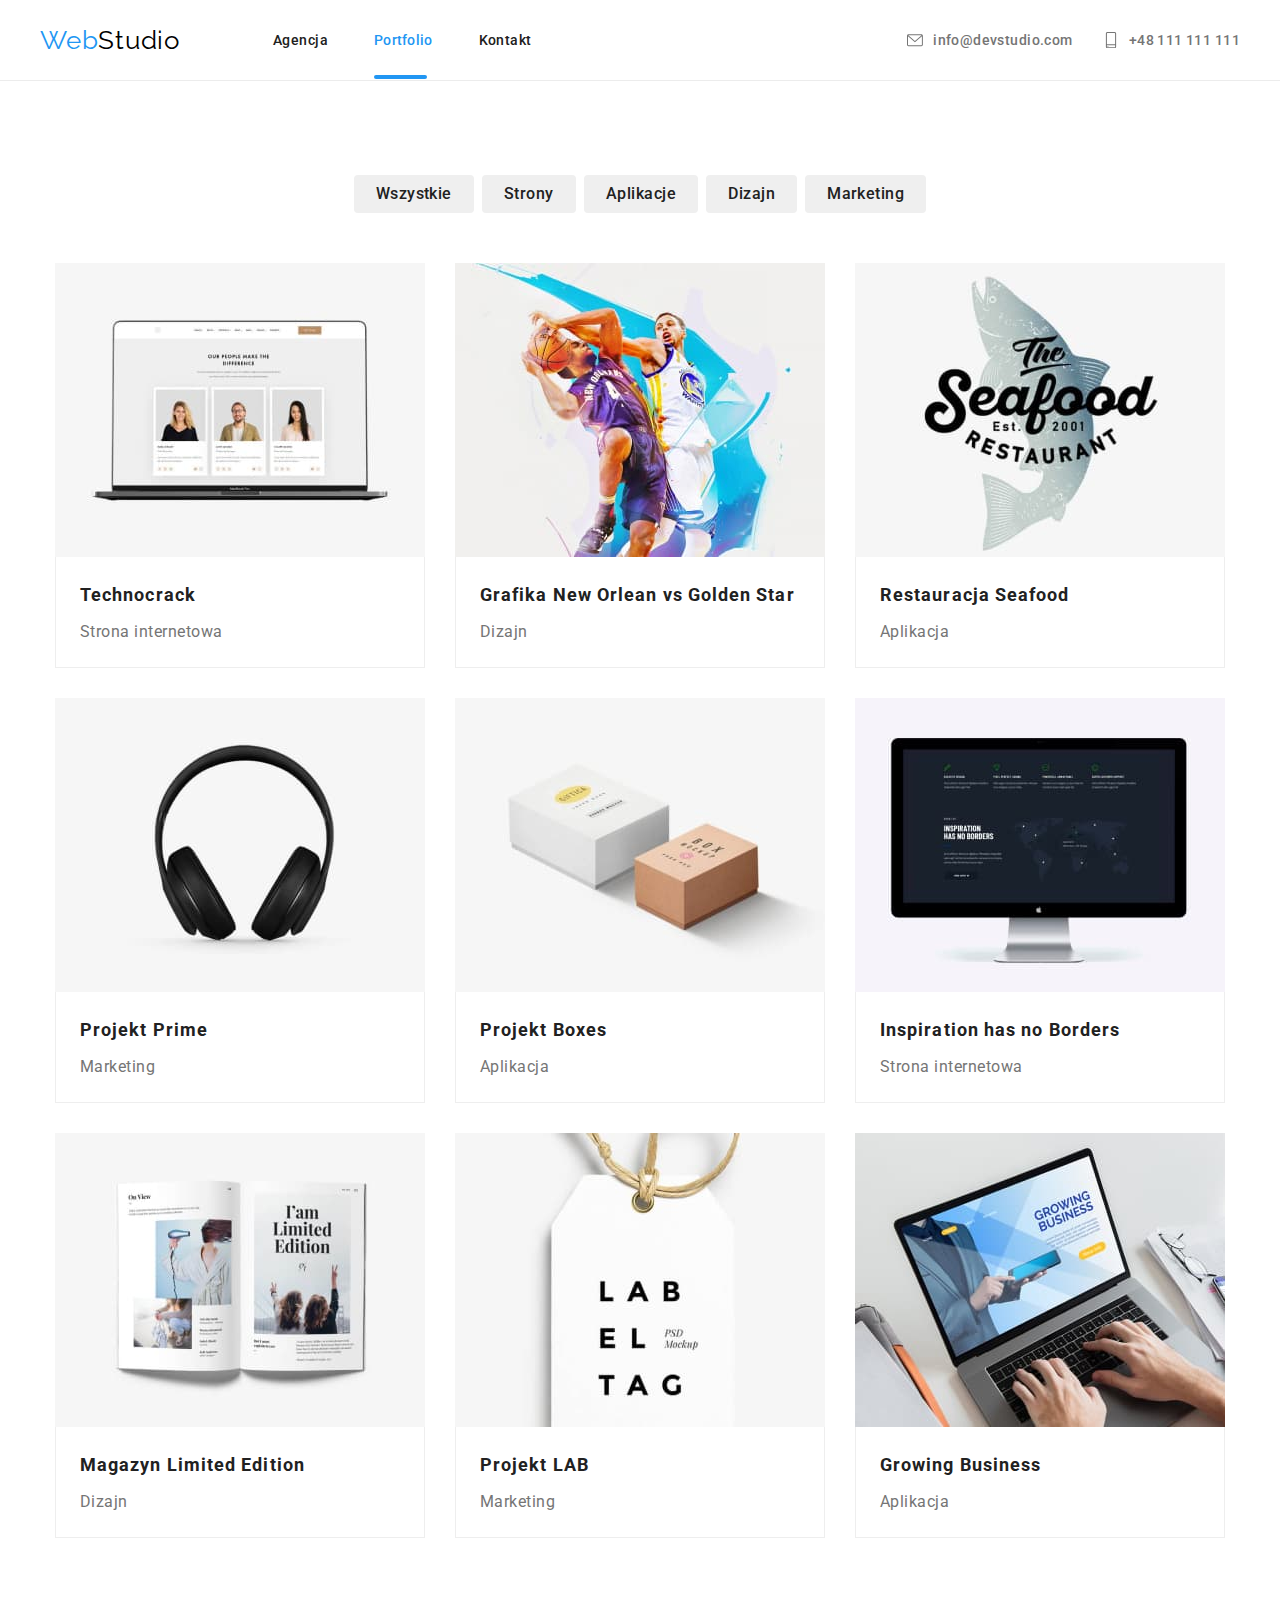
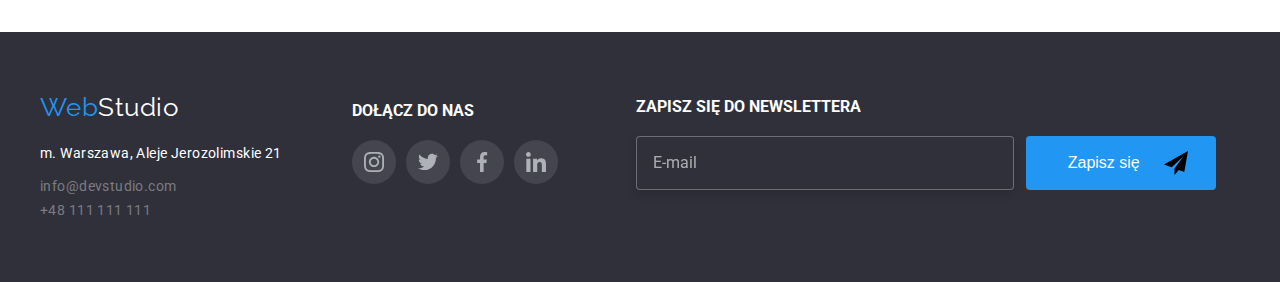
==== portfolio.html @ c921926d "Initial commit" ====
<!DOCTYPE html>
<html lang="en">
  <head>
    <meta charset="UTF-8" />
    <meta http-equiv="X-UA-Compatible" content="IE=edge" />
    <meta name="viewport" content="width=device-width, initial-scale=1.0" />
    <title>portfolio</title>
    <link
      rel="stylesheet"
      href="https://cdnjs.cloudflare.com/ajax/libs/modern-normalize/1.1.0/modern-normalize.min.css"
      integrity="sha512-wpPYUAdjBVSE4KJnH1VR1HeZfpl1ub8YT/NKx4PuQ5NmX2tKuGu6U/JRp5y+Y8XG2tV+wKQpNHVUX03MfMFn9Q=="
      crossorigin="anonymous"
      referrerpolicy="no-referrer"
    />
    <link rel="preconnect" href="https://fonts.googleapis.com" />
    <link rel="preconnect" href="https://fonts.gstatic.com" crossorigin />
    <link
      href="https://fonts.googleapis.com/css2?family=Raleway:wght@700&family=Roboto:wght@400;500;700;900&display=swap"
      rel="stylesheet"
    />
    <link rel="stylesheet" href="./css/styles.css" />
  </head>
  <body>
    <header class="page-header">
      <div class="headline container">
        <div class="logo">
          <a class="link-logo" href="./index.html">
            <span class="web">Web</span
            ><span class="studio-header">Studio</span></a
          >
        </div>
        <nav class="menu-nav">
          <ul class="header-nav">
            <li class="item">
              <a class="agency" href="./index.html">Agencja</a>
            </li>
            <li class="item">
              <a class="portfolio-active" href="portfolio">Portfolio</a>
            </li>
            <li class="item">
              <a class="contact" href="kontakt">Kontakt</a>
            </li>
          </ul>
        </nav>
        <div class="contacts">
          <ul class="contact-details">
            <li class="contact-header__mail">
              <svg class="contact-icon" width="16" height="12">
                <use href="./images/icons.svg#icon-envelope"></use>
              </svg>
              <a class="mail" href="mailto:info@devstudio.com"
                >info@devstudio.com</a
              >
            </li>
            <li class="contact-header__phone">
              <svg class="contact-icon" width="16" height="12">
                <use href="./images/icons.svg#icon-smartphone"></use>
              </svg>
              <a class="phone" href="tel:+48111111111">+48 111 111 111</a>
            </li>
          </ul>
        </div>
      </div>
    </header>

    <main>
      <section class="main-buttons">
        <div class="container">
          <ul class="buttons-list">
            <li><button class="switch" type="button">Wszystkie</button></li>

            <li><button class="switch" type="button">Strony</button></li>

            <li><button class="switch" type="button">Aplikacje</button></li>

            <li><button class="switch" type="button">Dizajn</button></li>

            <li><button class="switch" type="button">Marketing</button></li>
          </ul>
        </div>
      </section>

      <section class="cards">
        <div class="container">
          <ul class="cards-set">
            <li class="card-range">
              <div class="card-portfolio-overlay">
                <p class="card-portfolio-text">
                  Technocrack jest popularną platformą wykorzystywaną do
                  rozpowszechniania koronawirusa. Firmy wykorzystują tę
                  platformę do celów szpiegowskich i ataków na niezabezpieczone
                  serwery konkurencji
                </p>
              </div>
              <img
                class="card-image"
                src="images/portfolio-technocrack.jpg"
                width="370"
                height="294"
                alt="otwarty laptop z wyświetlonymi na ekranie ludźmi"
              />
              <div class="card-item">
                <h4 class="project-title">Technocrack</h4>
                <p class="project-name">Strona internetowa</p>
              </div>
            </li>

            <li class="card-range">
              <div class="card-portfolio-overlay">
                <p class="card-portfolio-text">
                  Technocrack jest popularną platformą wykorzystywaną do
                  rozpowszechniania koronawirusa. Firmy wykorzystują tę
                  platformę do celów szpiegowskich i ataków na niezabezpieczone
                  serwery konkurencji
                </p>
              </div>
              <img
                class="card-image"
                src="images/portfolio-new-orlean-basketball.jpg"
                width="370"
                height="294"
                alt="dwóch koszykarzy podczas wyskoku do piłki"
              />
              <div class="card-item">
                <h4 class="project-title">Grafika New Orlean vs Golden Star</h4>
                <p class="project-name">Dizajn</p>
              </div>
            </li>

            <li class="card-range">
              <div class="card-portfolio-overlay">
                <p class="card-portfolio-text">
                  Technocrack jest popularną platformą wykorzystywaną do
                  rozpowszechniania koronawirusa. Firmy wykorzystują tę
                  platformę do celów szpiegowskich i ataków na niezabezpieczone
                  serwery konkurencji
                </p>
              </div>
              <img
                class="card-image"
                src="images/portfolio-seafood-restaurant.jpg"
                width="370"
                height="294"
                alt="reklama restauracji na tle ryby"
              />
              <div class="card-item">
                <h4 class="project-title">Restauracja Seafood</h4>
                <p class="project-name">Aplikacja</p>
              </div>
            </li>

            <li class="card-range">
              <div class="card-portfolio-overlay">
                <p class="card-portfolio-text">
                  Technocrack jest popularną platformą wykorzystywaną do
                  rozpowszechniania koronawirusa. Firmy wykorzystują tę
                  platformę do celów szpiegowskich i ataków na niezabezpieczone
                  serwery konkurencji
                </p>
              </div>
              <img
                class="card-image"
                src="images/portfolio-headphones.jpg"
                width="370"
                height="294"
                alt="czarne słuchawki na białym tle"
              />
              <div class="card-item">
                <h4 class="project-title">Projekt Prime</h4>
                <p class="project-name">Marketing</p>
              </div>
            </li>

            <li class="card-range">
              <div class="card-portfolio-overlay">
                <p class="card-portfolio-text">
                  Technocrack jest popularną platformą wykorzystywaną do
                  rozpowszechniania koronawirusa. Firmy wykorzystują tę
                  platformę do celów szpiegowskich i ataków na niezabezpieczone
                  serwery konkurencji
                </p>
              </div>
              <img
                class="card-image"
                src="images/portfolio-two-boxes.jpg"
                width="370"
                height="294"
                alt="dwa kartoniki z napisami na białym tle"
              />
              <div class="card-item">
                <h4 class="project-title">Projekt Boxes</h4>
                <p class="project-name">Aplikacja</p>
              </div>
            </li>

            <li class="card-range">
              <div class="card-portfolio-overlay">
                <p class="card-portfolio-text">
                  Technocrack jest popularną platformą wykorzystywaną do
                  rozpowszechniania koronawirusa. Firmy wykorzystują tę
                  platformę do celów szpiegowskich i ataków na niezabezpieczone
                  serwery konkurencji
                </p>
              </div>
              <img
                class="card-image"
                src="images/portfolio-monitor-inspiration.jpg"
                width="370"
                height="294"
                alt="monitor z wyświetloną stroną internetową"
              />
              <div class="card-item">
                <h4 class="project-title">Inspiration has no Borders</h4>
                <p class="project-name">Strona internetowa</p>
              </div>
            </li>

            <li class="card-range">
              <div class="card-portfolio-overlay">
                <p class="card-portfolio-text">
                  Technocrack jest popularną platformą wykorzystywaną do
                  rozpowszechniania koronawirusa. Firmy wykorzystują tę
                  platformę do celów szpiegowskich i ataków na niezabezpieczone
                  serwery konkurencji
                </p>
              </div>
              <img
                class="card-image"
                src="images/portfolio-magazine-limited-edition.jpg"
                width="370"
                height="294"
                alt="otwarte czasopismo z treścią i obrazkami"
              />
              <div class="card-item">
                <h4 class="project-title">Magazyn Limited Edition</h4>
                <p class="project-name">Dizajn</p>
              </div>
            </li>

            <li class="card-range">
              <div class="card-portfolio-overlay">
                <p class="card-portfolio-text">
                  Technocrack jest popularną platformą wykorzystywaną do
                  rozpowszechniania koronawirusa. Firmy wykorzystują tę
                  platformę do celów szpiegowskich i ataków na niezabezpieczone
                  serwery konkurencji
                </p>
              </div>
              <img
                class="card-image"
                src="images/portfolio-lab-el-tag.jpg"
                width="370"
                height="294"
                alt="biała zawieszka z czarnymi napisami"
              />
              <div class="card-item">
                <h4 class="project-title">Projekt LAB</h4>
                <p class="project-name">Marketing</p>
              </div>
            </li>

            <li class="card-range">
              <div class="card-portfolio-overlay">
                <p class="card-portfolio-text">
                  Technocrack jest popularną platformą wykorzystywaną do
                  rozpowszechniania koronawirusa. Firmy wykorzystują tę
                  platformę do celów szpiegowskich i ataków na niezabezpieczone
                  serwery konkurencji
                </p>
              </div>
              <img
                class="card-image"
                src="images/portfolio-growing-business.jpg"
                width="370"
                height="294"
                alt="dłonie ułożone na klawiaturze laptopa z wyświetloną stroną internetową"
              />
              <div class="card-item">
                <h4 class="project-title">Growing Business</h4>
                <p class="project-name">Aplikacja</p>
              </div>
            </li>
          </ul>
        </div>
      </section>
    </main>

    <footer>
      <div class="footer-block">
        <div class="footer-contact container">
          <div class="footer-info">
            <a class="link-logo" href="index.html">
              <span class="web">Web</span
              ><span class="studio-footer">Studio</span>
            </a>
            <address>
              <p class="address-street">m. Warszawa, Aleje Jerozolimskie 21</p>
              <ul class="address-footer">
                <li>
                  <a class="address-mail" href="mailto:info@devstudio.com"
                    >info@devstudio.com</a
                  >
                </li>
                <li>
                  <a class="address-phone" href="tel:+48111111111"
                    >+48 111 111 111</a
                  >
                </li>
              </ul>
            </address>
          </div>
          <div class="footer-media">
            <h4 class="footer-media__title">dołącz do nas</h4>
            <ul class="footer-icons">
              <li class="footer-icon">
                <a class="footer-icon__link" href="#" target="_blank">
                  <svg class="footer-icon__item" width="20" height="20">
                    <use href="./images/icons.svg#icon-instagram"></use>
                  </svg>
                </a>
              </li>
              <li class="footer-icon">
                <a class="footer-icon__link" href="#" target="_blank">
                  <svg class="footer-icon__item" width="20" height="20">
                    <use href="./images/icons.svg#icon-twitter"></use>
                  </svg>
                </a>
              </li>
              <li class="footer-icon">
                <a class="footer-icon__link" href="#" target="_blank">
                  <svg class="footer-icon__item" width="20" height="20">
                    <use href="./images/icons.svg#icon-facebook"></use>
                  </svg>
                </a>
              </li>
              <li class="footer-icon">
                <a class="footer-icon__link" href="#" target="_blank">
                  <svg class="footer-icon__item" width="20" height="20">
                    <use href="./images/icons.svg#icon-linkedin"></use>
                  </svg>
                </a>
              </li>
            </ul>
          </div>
          <div class="footer-news">
            <h4 class="footer-news__title">zapisz się do newslettera</h4>
            <form class="footer-news__form" method="GET" name="signupForm">
              <!-- <label> -->
              <input
                class="footer-news__input"
                type="email"
                name="email"
                placeholder="E-mail"
              />
              <!-- </label> -->
              <button class="footer-button" type="submit">
                Zapisz się
                <svg class="footer-send__icon" width="24" height="24">
                  <use href="./images/icons.svg#icon-send"></use>
                </svg>
              </button>
            </form>
          </div>
        </div>
      </div>
    </footer>
  </body>
</html>
---- css/styles.css ----
:root {
  --primary-color: #757575;
  --secondary-color: #212121;
  --blue-font-color: #2196f3;
  --white-joint-color: #ffffff;
  --footer-color: #ffffff60;
  --footer-icon: #ffffff10;
  --black-font-color: #000;
  --buttons-portfolio-color: #ffffff25;
  --background-block-color: #2f303a;
  --background-team-color: #f5f4fa;
  --border-header-color: #ececec;
  --border-card-color: #eeeeee;
  --area-color: #f5f4fa;
  --customers-color: #afb1b8;
}

body {
  font-family: "Roboto", sans-serif;
  margin: 0 auto;
}
body,
.mail,
.phone {
  color: var(--primary-color);
}
.agency,
.portfolio,
.contact {
  color: var(--secondary-color);
}

.agency-active {
  color: var(--blue-font-color);
  text-decoration: none;
}

.portfolio-active {
  color: var(--blue-font-color);
  text-decoration: none;
}

.agency:hover,
.agency:focus,
.portfolio:hover,
.portfolio:focus,
.contact:hover,
.contact:focus,
.mail:hover,
.mail:focus,
.phone:hover,
.phone:focus,
.address-mail:hover,
.address-mail:focus,
.address-phone:hover,
.address-phone:focus {
  color: var(--blue-font-color);
  transition: color 250ms cubic-bezier(0.4, 0, 0.2, 1);
}

.mail,
.phone,
.agency,
.portfolio,
.contact,
.address-mail,
.address-phone,
.link-logo {
  text-decoration: none;
  letter-spacing: 0.03em;
}
.address-mail,
.address-phone {
  color: var(--footer-color);
}
.address-mail {
  margin-bottom: 9px;
}
.header-primary {
  font-weight: 900;
  font-size: 44px;
  line-height: 1.36;
  text-align: center;
  margin-bottom: 30px;
  letter-spacing: 0.06em;
  color: var(--white-joint-color);
}
.header-secondary {
  font-weight: 700;
  font-size: 36px;
  line-height: 1.17;
  text-align: center;
  margin-bottom: 50px;
  letter-spacing: 0.03em;
  color: var(--secondary-color);
}
.header {
  font-weight: 700;
  font-size: 14px;
  line-height: 1.17;
  list-style: none;
  color: var(--secondary-color);
}
.web {
  font-family: "Raleway", sans-serif;
  font-size: 26px;
  letter-spacing: 0.03em;
  color: var(--blue-font-color);
}
.studio-header {
  font-family: "Raleway", sans-serif;
  font-size: 26px;
  letter-spacing: 0.03em;
  color: var(--black-font-color);
}
.studio-footer {
  font-family: "Raleway", sans-serif;
  font-size: 26px;
  color: var(--white-joint-color);
}
.header-nav {
  display: flex;
  align-items: center;
  font-weight: 500;
  font-size: 14px;
  letter-spacing: 0.02em;
  line-height: 1.17;
  list-style: none;
}
.contact-details {
  font-weight: 500;
  font-size: 14px;
  letter-spacing: 0.02em;
  line-height: 1.17;
  list-style: none;
}
.description {
  font-size: 14px;
  line-height: 1.71;
  letter-spacing: 0.03em;
}
.job-name {
  font-size: 14px;
  line-height: 1.17;
}
.project-name {
  font-size: 16px;
  line-height: 1.87;
  letter-spacing: 0.03em;
}
.project-title {
  font-weight: 700;
  font-size: 18px;
  line-height: 2;
  letter-spacing: 0.06em;
  margin-bottom: 4px;
  color: var(--secondary-color);
}
.desinger-name {
  font-weight: 500;
  font-size: 16px;
  line-height: 1.17;
  color: var(--secondary-color);
}
.main-block {
  display: flex;
  text-align: center;
  padding: 200px 0;
  background-color: var(--background-block-color);
  background-image: linear-gradient(
      rgba(47, 48, 58, 0.4) 0%,
      rgba(47, 48, 58, 0.4) 50%
    ),
    url(../images/designers-in-the-office.jpg);
  background-position: center;
  background-size: cover;
  background-repeat: no-repeat;
  max-width: 1600px;
  margin: 0 auto;
}
.footer-block {
  padding-top: 60px;
  padding-bottom: 60px;
  background-color: var(--background-block-color);
}
.address-footer {
  font-style: normal;
  font-size: 14px;
  line-height: 1.71;
  letter-spacing: 0.03em;
  text-align: left;
  list-style: none;
}
.address-street {
  font-style: normal;
  font-size: 14px;
  line-height: 1.71;
  text-align: left;
  margin-top: 20px;
  margin-bottom: 9px;
  letter-spacing: 0.03em;
  color: var(--white-joint-color);
}
.order-button {
  background-color: var(--blue-font-color);
  color: var(--white-joint-color);
  cursor: pointer;
  font-weight: 700;
  font-size: 16px;
  line-height: 1.87;
  letter-spacing: 0.06em;
  border: 0;
  border-radius: 4px;
  padding: 10px 41.5px;
}
.switch {
  letter-spacing: 0.03em;
  border: 0;
  border-radius: 4px;
  padding: 6px 22px;
  color: var(--buttons-portfolio-color);
  cursor: pointer;
}
.switch:hover {
  background-color: var(--blue-font-color);
  color: var(--white-joint-color);
  box-shadow: 0px 1px 3px rgba(0, 0, 0, 0.12), 0px 1px 1px rgba(0, 0, 0, 0.14),
    0px 2px 1px rgba(0, 0, 0, 0.2);
  border-radius: 0px 0px 4px 4px;
  transition: background-color 250ms cubic-bezier(0.4, 0, 0.2, 1),
    color 250ms cubic-bezier(0.4, 0, 0.2, 1),
    box-shadow 250ms cubic-bezier(0.4, 0, 0.2, 1);
}
.switch {
  font-family: "Roboto", sans-serif;
  color: var(--secondary-color);
  font-weight: 500;
  font-size: 16px;
  line-height: 1.62;
  text-align: center;
  border: 0;
}
.buttons-list {
  list-style: none;
  display: flex;
  gap: 8px;
}
ul {
  list-style: none;
  margin: 0;
  padding: 0;
}
.introduction {
  display: flex;
  padding: 0;
  margin: 0;
  list-style: none;
  letter-spacing: 0.03em;
  gap: 30px;
}
.container {
  max-width: 1200px;
  margin: 0 auto;
  align-items: center;
}

.main__container {
  max-width: 1200px;
  align-items: center;
  margin: 0 auto;
}

p,
h1,
h2,
h3,
h4,
h5 {
  margin: 0;
  padding: 0;
}

.contact-details {
  display: flex;
  margin: 0;
  padding: 0;
}
.menu-nav .item:not(:last-child) {
  margin-right: 46px;
}

.contacts .item:not(:last-child) {
  margin-right: 30px;
}

.page-header {
  height: 80px;
  border-bottom: 1px solid;
  border-color: var(--border-header-color);
}

.menu-nav {
  display: flex;
  flex: 1;
  align-items: center;
  margin-left: 93px;
}

.contacts {
  display: flex;
}

section {
  padding: 94px 0;
}

.work-images {
  display: flex;
  justify-content: center;
  gap: 30px;
}

.team-review {
  display: flex;
  justify-content: center;
  letter-spacing: 0.03em;
  gap: 30px;
}

.team-list {
  text-align: center;
  box-shadow: 0px 1px 3px rgba(0, 0, 0, 0.12), 0px 1px 1px rgba(0, 0, 0, 0.14),
    0px 2px 1px rgba(0, 0, 0, 0.2);
  border-radius: 0px 0px 4px 4px;
  background-color: var(--white-joint-color);
}

.headline {
  display: flex;
  justify-content: space-between;
  align-items: center;
  height: 100%;
}
.team {
  background-color: var(--background-team-color);
}
.team-name {
  padding: 30px 0;
}

.desinger-name {
  margin-bottom: 10px;
}

.competences {
  padding-bottom: 0;
}

.header {
  margin-bottom: 10px;
}

.team-image {
  display: block;
}

.main-buttons {
  display: flex;
  padding-bottom: 0;
}

.cards-set {
  display: flex;
  flex-wrap: wrap;
  justify-content: center;
  gap: 30px;
}

.card-range {
  position: relative;
  overflow: hidden;
  background-color: var(--white-joint-color);
}

.card-range:hover,
.card-range:focus {
  box-shadow: 0px 1px 3px rgba(0, 0, 0, 0.12), 0px 1px 1px rgba(0, 0, 0, 0.14),
    0px 2px 1px rgba(0, 0, 0, 0.2);
  border-radius: 0px 0px 4px 4px;
  cursor: pointer;
  transition: box-shadow 250ms cubic-bezier(0.4, 0, 0.2, 1);
}

.card-image {
  display: block;
}

.cards {
  padding-top: 50px;
}

.card-item {
  border-left: 1px solid;
  border-bottom: 1px solid;
  border-right: 1px solid;
  padding: 20px 24px 20px 24px;
  border-color: var(--border-card-color);
  background-color: var(--white-joint-color);
  position: relative;
  overflow: hidden;
}

.contact-icon {
  display: flex;
  margin-right: 10px;
  height: 100%;
}
.contact-header__mail:hover,
.contact-header__mail:focus,
.contact-header__phone:hover,
.contact-header__phone:focus {
  --color3: var(--blue-font-color);
  fill: var(--color3);
  cursor: pointer;
  transition: fill 250ms cubic-bezier(0.4, 0, 0.2, 1);
}

.contact-header__mail:hover > .mail,
.contact-header__mail:focus > .mail,
.contact-header__phone:hover > .phone,
.contact-header__phone:focus > .phone {
  color: var(--blue-font-color);
  transition: color 250ms cubic-bezier(0.4, 0, 0.2, 1);
}

.contact-header__mail > .contact-icon:hover {
  --color3: var(--blue-font-color);
  fill: var(--color3);
  transition: fill 250ms cubic-bezier(0.4, 0, 0.2, 1);
}

.contact-header__mail {
  display: flex;
  margin-right: 30px;
  height: 100%;
}

.contact-header__phone {
  display: flex;
  margin-right: 0;
  height: 100%;
}

.contact-details .item:not(:last-child) {
  margin-right: 30px;
}

.team-icons {
  display: flex;
  justify-content: center;
  margin-top: 16px;
}

.team-icon:not(:last-child) {
  margin-right: 10px;
}

.team-icon__link {
  width: 44px;
  height: 44px;
  display: flex;
  justify-content: center;
  align-items: center;
  transition: fill 250ms;
  transition: background-color 250ms;
  transition-timing-function: cubic-bezier(0.4, 0, 0.2, 1);
  border-radius: 50%;
}

.team-icon__link:hover,
.team-icon__link:focus {
  background-color: var(--blue-font-color);
  --color5: var(--white-joint-color);
  fill: var(--color5);
  transition: fill 250ms;
  transition: background-color 250ms;
  transition-timing-function: cubic-bezier(0.4, 0, 0.2, 1);
}

/* footer */

.footer-icons {
  display: flex;
  margin-bottom: 30px;
}

.footer-icon:not(:last-child) {
  margin-right: 10px;
}

.footer-icon__link {
  width: 44px;
  height: 44px;
  display: flex;
  justify-content: center;
  align-items: center;
  transition: fill 2250ms;
  transition: background-color 250ms;
  transition-timing-function: cubic-bezier(0.4, 0, 0.2, 1);
  border-radius: 50%;
  background: rgba(255, 255, 255, 0.1);
}

.footer-icon__link:hover,
.footer-icon__link:focus {
  background-color: var(--blue-font-color);
  --color5: var(--white-joint-color);
  fill: var(--color5);
  transition: background-color 250ms;
  transition-timing-function: cubic-bezier(0.4, 0, 0.2, 1);
}

.footer-media {
  display: flex;
  margin-left: 70px;
  flex-direction: column;
}

.footer-contact {
  display: flex;
}

.footer-media__title {
  color: var(--white-joint-color);
  text-transform: uppercase;
  margin-bottom: 20px;
}

.footer-info {
  display: inline-block;
}

.footer-news {
  display: flex;
  margin-left: 78px;
  margin-bottom: 20px;
  flex-direction: column;
}

.footer-news__title {
  color: var(--white-joint-color);
  text-transform: uppercase;
  margin-bottom: 20px;
}

.footer-button {
  display: inline-flex;
  align-items: center;
  padding: 10px 28px 10px 42px;
  margin-left: 12px;
  background-color: var(--blue-font-color);
  border-radius: 4px;
  border: 0;
  color: var(--white-joint-color);
  font-size: 16px;
  line-height: 1.87;
  cursor: pointer;
}

.footer-send__icon {
  margin-left: 24px;
}

.footer-news__input {
  width: 358px;
  height: 50px;
  padding-left: 16px;
  border-radius: 4px;
  border: 1px solid rgba(255, 255, 255, 0.3);
  background-color: var(--background-block-color);
  color: rgba(255, 255, 255, 0.6);
  filter: drop-shadow(0px 4px 4px rgba(0, 0, 0, 0.15));
}

.footer-news__input::placeholder {
  color: rgba(255, 255, 255, 0.6);
  font-size: 16px;
  line-height: 1.25;
  background-color: var(--bg-footer);
}

.footer-news__form {
  display: flex;
  margin-bottom: 8px;
}

.introduction-area {
  width: 270px;
  height: 120px;
  background-color: var(--area-color);
  border-radius: 4px;
  margin-bottom: 30px;
  margin-right: 0;
  position: relative;
}

.introduction-icon {
  display: block;
  height: 50%;
  width: 50%;
  position: absolute;
  top: 0;
  right: 0;
  bottom: 0;
  left: 0;
  margin: auto;
}

.customers-logo {
  display: flex;
  height: 92px;
  width: 170px;
  --color: var(--customers-color);
  fill: var(--color);
  border: 1px solid #afb1b8;
  border-radius: 4px;
  transition: 250ms;
  transition-timing-function: cubic-bezier(0.4, 0, 0.2, 1);
}

.customers-logo:hover,
.customers-logo:focus {
  border: 1px solid;
  border-color: var(--blue-font-color);
  cursor: pointer;
  --color: var(--blue-font-color);
  transition: 250ms;
  transition-timing-function: cubic-bezier(0.4, 0, 0.2, 1);
}

.customers-icon {
  width: 50%;
  height: 50%;
  position: relative;
  top: 0;
  right: 0;
  bottom: 0;
  left: 0;
  margin: auto;
}

.customers-list {
  display: flex;
  justify-content: space-between;
  margin: 0;
  padding: 0;
  list-style-type: none;
}

.modal {
  top: 50%;
  left: 50%;
  width: 528px;
  height: 581px;
  background-color: var(--white-joint-color);
  position: absolute;
  transition-property: visibility, opacity, transform;
  transform: translateX(-50%) translateY(-50%);
  opacity: 1;
  /* visibility: visible; */
  display: block;
  box-shadow: 0px 1px 3px rgba(0, 0, 0, 0.12), 0px 1px 1px rgba(0, 0, 0, 0.14),
    0px 2px 1px rgba(0, 0, 0, 0.2);
  border-radius: 4px;
  transition: opacity 250ms cubic-bezier(0.4, 0, 0.2, 1),
    visibility 250ms cubic-bezier(0.4, 0, 0.2, 1);
}

.is-hidden {
  pointer-events: none;
  visibility: hidden;
  opacity: 0;
}
.close-window {
  position: absolute;
  top: 8px;
  right: 8px;
  width: 30px;
  height: 30px;
  background-color: var(--white-joint-color);
  border: 1px solid rgba(0, 0, 0, 0.1);
  border-radius: 50%;
  cursor: pointer;
  display: flex;
  justify-content: center;
  align-items: center;
}

.backdrop {
  position: fixed;
  left: 0;
  top: 0;
  display: flex;
  width: 100%;
  height: 100%;
  background-color: rgba(0, 0, 0, 0.2);
  transition-duration: 500ms;
}

.modal-title {
  color: var(--black-font-color);
  font-size: 20px;
  line-height: 1.17;
  text-align: center;
  letter-spacing: 0.03em;
  margin-top: 40px;
  margin-bottom: 12px;
}

.modal-form {
  margin: 0 40px;
}

input,
textarea {
  font-family: inherit;
  font-size: inherit;
}

.modal-label {
  font-size: 12px;
  line-height: 1.17;

  margin-bottom: 4px;
}

.modal-input {
  height: 40px;
  padding-left: 40px;
  border: 1px solid rgba(33, 33, 33, 0.2);
  border-radius: 4px;
  margin-bottom: 10px;
}

.modal-textarea {
  height: 120px;
  resize: none;
  margin-bottom: 20px;
  padding: 12px 16px;
  --color-border: rgba(33, 33, 33, 0.2);
  border-radius: 4px;
  border: 1px solid var(--color-border);
}

.modal-textarea::placeholder {
  --color: rgba(117, 117, 117, 0.5);
  color: var(--color);
  font-size: 12px;
  line-height: 1.17;
}

.modal-label__choice::before {
  display: block;
  content: "";
  width: 16px;
  height: 15px;
  border: 2px solid var(--secondary-color);
  border-radius: 2px;
  position: absolute;
  left: -20px;

  cursor: pointer;
}

.modal-label__choice {
  position: relative;
  cursor: pointer;
  font-family: var(--primary-fonts);
  color: var(--primary-color);
  letter-spacing: 0.03em;
  font-size: 14px;
  margin-left: 7px;
}

.modal-input__choice:checked + .modal-label__choice::before {
  background-color: var(--blue-font-color);
  border-color: var(--blue-font-color);
}

.modal-label__link {
  display: inline-block;
  color: var(--blue-font-color);
}

.modal-button {
  position: absolute;
  padding: 10px 76px;
  left: 164px;
  bottom: 40px;
  background-color: var(--blue-font-color);
  border-radius: 4px;
  border: 0;
  color: var(--white-joint-color);
  font-size: 16px;
  line-height: 1.87;
  cursor: pointer;
  filter: drop-shadow(0px 4px 4px rgba(0, 0, 0, 0.25));
}

.modal-window:nth-child(1) .modal-icon,
.modal-window:nth-child(2) .modal-icon,
.modal-window:nth-child(3) .modal-icon {
  position: absolute;
  top: 28px;
  left: 13px;
}

.modal-window:nth-child(4) {
  margin-bottom: 10px;
}

.modal-input:focus-within,
.modal-textarea:focus-within {
  outline: 1px solid var(--blue-font-color);
  transition: outline 250ms cubic-bezier(0.4, 0, 0.2, 1);
}

.modal-input:focus-within + .modal-icon {
  fill: var(--blue-font-color);
  transition: outline 250ms cubic-bezier(0.4, 0, 0.2, 1);
}

.modal-input__choice {
  position: absolute;
  left: -20px;
  bottom: 1px;
  cursor: pointer;
  width: 17px;
  height: 16px;
  border-radius: 2px;
  --color1: var(--blue-font-color);
  fill: var(--color1);
}

.modal-window:nth-child(5) {
  flex-direction: row;
  justify-content: center;
}

.modal-window:nth-child(5) .modal-icon {
  position: absolute;
  top: 2px;
  left: -18px;
}

.modal-window {
  display: flex;
  flex-direction: column;
  position: relative;
}

.work-card {
  position: relative;
}

.work-label__text {
  color: var(--white-joint-color);
  text-transform: none;
  letter-spacing: 0.03em;
  line-height: 1.17;
  padding: 27px 0;
}

.work-label {
  width: 100%;
  background-color: rgba(47, 48, 58, 0.8);
  text-align: center;
  position: absolute;
  bottom: 4px;
}

.agency-active::after {
  display: block;
  content: "";
  width: 53px;
  height: 4px;
  position: absolute;
  top: 75px;
  background-color: var(--blue-font-color);
  border-radius: 2px;
}

.agency:hover::after {
  display: block;
  content: "";
  width: 53px;
  height: 4px;
  position: absolute;
  top: 75px;
  background-color: var(--blue-font-color);
  border-radius: 2px;
  transition: background-color 250ms cubic-bezier(0.4, 0, 0.2, 1);
}

.portfolio-active::after {
  display: block;
  content: "";
  width: 53px;
  height: 4px;
  position: absolute;
  top: 75px;
  background-color: var(--blue-font-color);
  border-radius: 2px;
}

.portfolio:hover::after {
  display: block;
  content: "";
  width: 53px;
  height: 4px;
  position: absolute;
  top: 75px;
  background-color: var(--blue-font-color);
  border-radius: 2px;
  transition: background-color 250ms cubic-bezier(0.4, 0, 0.2, 1);
}

.contact:hover::after {
  display: block;
  content: "";
  width: 53px;
  height: 4px;
  position: absolute;
  top: 75px;
  background-color: var(--blue-font-color);
  border-radius: 2px;
  transition: background-color 250ms cubic-bezier(0.4, 0, 0.2, 1);
}

.card-portfolio-overlay {
  display: block;
  width: 100%;
  height: 294px;
  top: 0;
  left: 0;
  position: absolute;
  padding: 49px 24px 49px 45px;
  background-color: rgba(33, 150, 243, 0.9);
  transform: translateY(100%);
  transition: transform 250ms cubic-bezier(0.4, 0, 0.2, 1);
}

.card-range:hover .card-portfolio-overlay,
.card-portfolio-overlay:focus {
  transform: translateY(0);
  visibility: visible;
}

.card-portfolio-text {
  font-size: 18px;
  line-height: 1.55;
  letter-spacing: 0.03em;
  color: #ffffff;
}
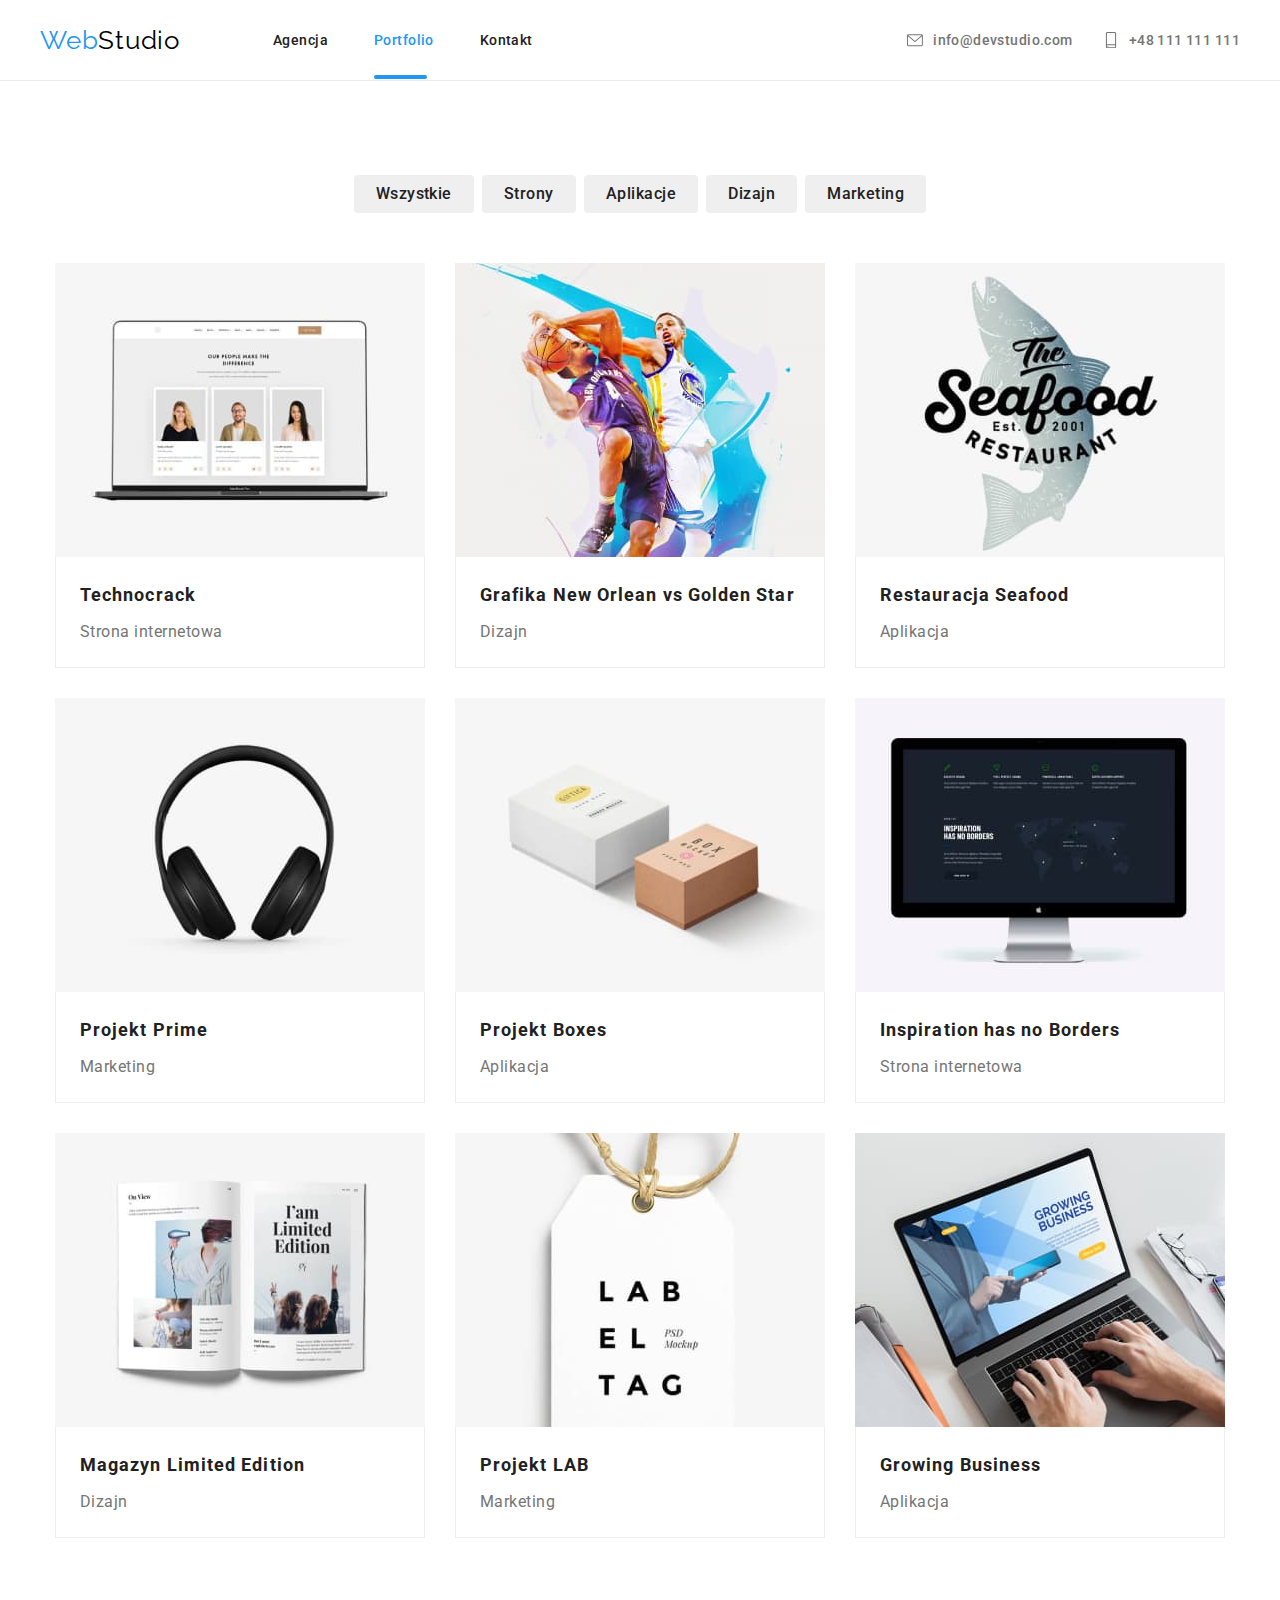
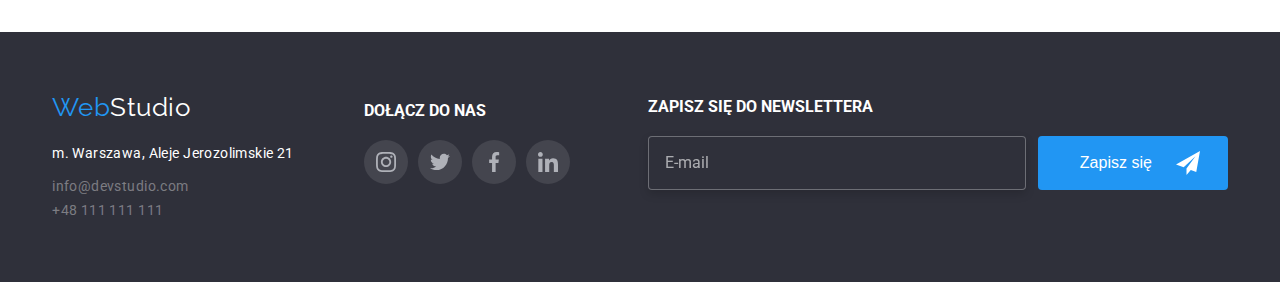
==== commit a69e8c07: "corrected class names according to BEM" ====
--- a/portfolio.html
+++ b/portfolio.html
@@ -24,39 +24,41 @@
     <header class="page-header">
       <div class="headline container">
         <div class="logo">
-          <a class="link-logo" href="./index.html">
-            <span class="web">Web</span
-            ><span class="studio-header">Studio</span></a
+          <a class="logo__link" href="./index.html">
+            <span class="logo__part-one">Web</span
+            ><span class="logo__part-two logo__part-two--header"
+              >Studio</span
+            ></a
           >
         </div>
         <nav class="menu-nav">
           <ul class="header-nav">
-            <li class="item">
-              <a class="agency" href="./index.html">Agencja</a>
-            </li>
-            <li class="item">
-              <a class="portfolio-active" href="portfolio">Portfolio</a>
-            </li>
-            <li class="item">
-              <a class="contact" href="kontakt">Kontakt</a>
+            <li class="header-nav__item">
+              <a class="header-nav__link" href="./index.html">Agencja</a>
+            </li>
+            <li class="header-nav__item">
+              <a class="header-nav__link header-nav__link--is-active" href="portfolio">Portfolio</a>
+            </li>
+            <li class="header-nav__item">
+              <a class="header-nav__link" href="kontakt">Kontakt</a>
             </li>
           </ul>
         </nav>
-        <div class="contacts">
-          <ul class="contact-details">
-            <li class="contact-header__mail">
-              <svg class="contact-icon" width="16" height="12">
+        <div class="contact-header">
+          <ul class="contact-header__list">
+            <li class="contact-header__item">
+              <svg class="contact-header__icon" width="16" height="12">
                 <use href="./images/icons.svg#icon-envelope"></use>
               </svg>
-              <a class="mail" href="mailto:info@devstudio.com"
+              <a class="contact-header__link" href="mailto:info@devstudio.com"
                 >info@devstudio.com</a
               >
             </li>
-            <li class="contact-header__phone">
-              <svg class="contact-icon" width="16" height="12">
+            <li class="contact-header__item">
+              <svg class="contact-header__icon" width="16" height="12">
                 <use href="./images/icons.svg#icon-smartphone"></use>
               </svg>
-              <a class="phone" href="tel:+48111111111">+48 111 111 111</a>
+              <a class="contact-header__link" href="tel:+48111111111">+48 111 111 111</a>
             </li>
           </ul>
         </div>
@@ -66,218 +68,218 @@
     <main>
       <section class="main-buttons">
         <div class="container">
-          <ul class="buttons-list">
-            <li><button class="switch" type="button">Wszystkie</button></li>
-
-            <li><button class="switch" type="button">Strony</button></li>
-
-            <li><button class="switch" type="button">Aplikacje</button></li>
-
-            <li><button class="switch" type="button">Dizajn</button></li>
-
-            <li><button class="switch" type="button">Marketing</button></li>
+          <ul class="main-buttons__list">
+            <li><button class="main-buttons__item" type="button">Wszystkie</button></li>
+
+            <li><button class="main-buttons__item" type="button">Strony</button></li>
+
+            <li><button class="main-buttons__item" type="button">Aplikacje</button></li>
+
+            <li><button class="main-buttons__item" type="button">Dizajn</button></li>
+
+            <li><button class="main-buttons__item" type="button">Marketing</button></li>
           </ul>
         </div>
       </section>
 
       <section class="cards">
         <div class="container">
-          <ul class="cards-set">
-            <li class="card-range">
-              <div class="card-portfolio-overlay">
-                <p class="card-portfolio-text">
-                  Technocrack jest popularną platformą wykorzystywaną do
-                  rozpowszechniania koronawirusa. Firmy wykorzystują tę
-                  platformę do celów szpiegowskich i ataków na niezabezpieczone
-                  serwery konkurencji
-                </p>
-              </div>
-              <img
-                class="card-image"
+          <ul class="cards__set">
+            <li class="card__range">
+              <div class="card__portfolio-overlay">
+                <p class="card__portfolio-text">
+                  Technocrack jest popularną platformą wykorzystywaną do
+                  rozpowszechniania koronawirusa. Firmy wykorzystują tę
+                  platformę do celów szpiegowskich i ataków na niezabezpieczone
+                  serwery konkurencji
+                </p>
+              </div>
+              <img
+                class="card__image"
                 src="images/portfolio-technocrack.jpg"
                 width="370"
                 height="294"
                 alt="otwarty laptop z wyświetlonymi na ekranie ludźmi"
               />
-              <div class="card-item">
-                <h4 class="project-title">Technocrack</h4>
-                <p class="project-name">Strona internetowa</p>
-              </div>
-            </li>
-
-            <li class="card-range">
-              <div class="card-portfolio-overlay">
-                <p class="card-portfolio-text">
-                  Technocrack jest popularną platformą wykorzystywaną do
-                  rozpowszechniania koronawirusa. Firmy wykorzystują tę
-                  platformę do celów szpiegowskich i ataków na niezabezpieczone
-                  serwery konkurencji
-                </p>
-              </div>
-              <img
-                class="card-image"
+              <div class="card__item">
+                <h4 class="card__title">Technocrack</h4>
+                <p class="card__name">Strona internetowa</p>
+              </div>
+            </li>
+
+            <li class="card__range">
+              <div class="card__portfolio-overlay">
+                <p class="card__portfolio-text">
+                  Technocrack jest popularną platformą wykorzystywaną do
+                  rozpowszechniania koronawirusa. Firmy wykorzystują tę
+                  platformę do celów szpiegowskich i ataków na niezabezpieczone
+                  serwery konkurencji
+                </p>
+              </div>
+              <img
+                class="card__image"
                 src="images/portfolio-new-orlean-basketball.jpg"
                 width="370"
                 height="294"
                 alt="dwóch koszykarzy podczas wyskoku do piłki"
               />
-              <div class="card-item">
-                <h4 class="project-title">Grafika New Orlean vs Golden Star</h4>
-                <p class="project-name">Dizajn</p>
-              </div>
-            </li>
-
-            <li class="card-range">
-              <div class="card-portfolio-overlay">
-                <p class="card-portfolio-text">
-                  Technocrack jest popularną platformą wykorzystywaną do
-                  rozpowszechniania koronawirusa. Firmy wykorzystują tę
-                  platformę do celów szpiegowskich i ataków na niezabezpieczone
-                  serwery konkurencji
-                </p>
-              </div>
-              <img
-                class="card-image"
+              <div class="card__item">
+                <h4 class="card__title">Grafika New Orlean vs Golden Star</h4>
+                <p class="card__name">Dizajn</p>
+              </div>
+            </li>
+
+            <li class="card__range">
+              <div class="card__portfolio-overlay">
+                <p class="card__portfolio-text">
+                  Technocrack jest popularną platformą wykorzystywaną do
+                  rozpowszechniania koronawirusa. Firmy wykorzystują tę
+                  platformę do celów szpiegowskich i ataków na niezabezpieczone
+                  serwery konkurencji
+                </p>
+              </div>
+              <img
+                class="card__image"
                 src="images/portfolio-seafood-restaurant.jpg"
                 width="370"
                 height="294"
                 alt="reklama restauracji na tle ryby"
               />
-              <div class="card-item">
-                <h4 class="project-title">Restauracja Seafood</h4>
-                <p class="project-name">Aplikacja</p>
-              </div>
-            </li>
-
-            <li class="card-range">
-              <div class="card-portfolio-overlay">
-                <p class="card-portfolio-text">
-                  Technocrack jest popularną platformą wykorzystywaną do
-                  rozpowszechniania koronawirusa. Firmy wykorzystują tę
-                  platformę do celów szpiegowskich i ataków na niezabezpieczone
-                  serwery konkurencji
-                </p>
-              </div>
-              <img
-                class="card-image"
+              <div class="card__item">
+                <h4 class="card__title">Restauracja Seafood</h4>
+                <p class="card__name">Aplikacja</p>
+              </div>
+            </li>
+
+            <li class="card__range">
+              <div class="card__portfolio-overlay">
+                <p class="card__portfolio-text">
+                  Technocrack jest popularną platformą wykorzystywaną do
+                  rozpowszechniania koronawirusa. Firmy wykorzystują tę
+                  platformę do celów szpiegowskich i ataków na niezabezpieczone
+                  serwery konkurencji
+                </p>
+              </div>
+              <img
+                class="card__image"
                 src="images/portfolio-headphones.jpg"
                 width="370"
                 height="294"
                 alt="czarne słuchawki na białym tle"
               />
-              <div class="card-item">
-                <h4 class="project-title">Projekt Prime</h4>
-                <p class="project-name">Marketing</p>
-              </div>
-            </li>
-
-            <li class="card-range">
-              <div class="card-portfolio-overlay">
-                <p class="card-portfolio-text">
-                  Technocrack jest popularną platformą wykorzystywaną do
-                  rozpowszechniania koronawirusa. Firmy wykorzystują tę
-                  platformę do celów szpiegowskich i ataków na niezabezpieczone
-                  serwery konkurencji
-                </p>
-              </div>
-              <img
-                class="card-image"
+              <div class="card__item">
+                <h4 class="card__title">Projekt Prime</h4>
+                <p class="card__name">Marketing</p>
+              </div>
+            </li>
+
+            <li class="card__range">
+              <div class="card__portfolio-overlay">
+                <p class="card__portfolio-text">
+                  Technocrack jest popularną platformą wykorzystywaną do
+                  rozpowszechniania koronawirusa. Firmy wykorzystują tę
+                  platformę do celów szpiegowskich i ataków na niezabezpieczone
+                  serwery konkurencji
+                </p>
+              </div>
+              <img
+                class="card__image"
                 src="images/portfolio-two-boxes.jpg"
                 width="370"
                 height="294"
                 alt="dwa kartoniki z napisami na białym tle"
               />
-              <div class="card-item">
-                <h4 class="project-title">Projekt Boxes</h4>
-                <p class="project-name">Aplikacja</p>
-              </div>
-            </li>
-
-            <li class="card-range">
-              <div class="card-portfolio-overlay">
-                <p class="card-portfolio-text">
-                  Technocrack jest popularną platformą wykorzystywaną do
-                  rozpowszechniania koronawirusa. Firmy wykorzystują tę
-                  platformę do celów szpiegowskich i ataków na niezabezpieczone
-                  serwery konkurencji
-                </p>
-              </div>
-              <img
-                class="card-image"
+              <div class="card__item">
+                <h4 class="card__title">Projekt Boxes</h4>
+                <p class="card__name">Aplikacja</p>
+              </div>
+            </li>
+
+            <li class="card__range">
+              <div class="card__portfolio-overlay">
+                <p class="card__portfolio-text">
+                  Technocrack jest popularną platformą wykorzystywaną do
+                  rozpowszechniania koronawirusa. Firmy wykorzystują tę
+                  platformę do celów szpiegowskich i ataków na niezabezpieczone
+                  serwery konkurencji
+                </p>
+              </div>
+              <img
+                class="card__image"
                 src="images/portfolio-monitor-inspiration.jpg"
                 width="370"
                 height="294"
                 alt="monitor z wyświetloną stroną internetową"
               />
-              <div class="card-item">
-                <h4 class="project-title">Inspiration has no Borders</h4>
-                <p class="project-name">Strona internetowa</p>
-              </div>
-            </li>
-
-            <li class="card-range">
-              <div class="card-portfolio-overlay">
-                <p class="card-portfolio-text">
-                  Technocrack jest popularną platformą wykorzystywaną do
-                  rozpowszechniania koronawirusa. Firmy wykorzystują tę
-                  platformę do celów szpiegowskich i ataków na niezabezpieczone
-                  serwery konkurencji
-                </p>
-              </div>
-              <img
-                class="card-image"
+              <div class="card__item">
+                <h4 class="card__title">Inspiration has no Borders</h4>
+                <p class="card__name">Strona internetowa</p>
+              </div>
+            </li>
+
+            <li class="card__range">
+              <div class="card__portfolio-overlay">
+                <p class="card__portfolio-text">
+                  Technocrack jest popularną platformą wykorzystywaną do
+                  rozpowszechniania koronawirusa. Firmy wykorzystują tę
+                  platformę do celów szpiegowskich i ataków na niezabezpieczone
+                  serwery konkurencji
+                </p>
+              </div>
+              <img
+                class="card__image"
                 src="images/portfolio-magazine-limited-edition.jpg"
                 width="370"
                 height="294"
                 alt="otwarte czasopismo z treścią i obrazkami"
               />
-              <div class="card-item">
-                <h4 class="project-title">Magazyn Limited Edition</h4>
-                <p class="project-name">Dizajn</p>
-              </div>
-            </li>
-
-            <li class="card-range">
-              <div class="card-portfolio-overlay">
-                <p class="card-portfolio-text">
-                  Technocrack jest popularną platformą wykorzystywaną do
-                  rozpowszechniania koronawirusa. Firmy wykorzystują tę
-                  platformę do celów szpiegowskich i ataków na niezabezpieczone
-                  serwery konkurencji
-                </p>
-              </div>
-              <img
-                class="card-image"
+              <div class="card__item">
+                <h4 class="card__title">Magazyn Limited Edition</h4>
+                <p class="card__name">Dizajn</p>
+              </div>
+            </li>
+
+            <li class="card__range">
+              <div class="card__portfolio-overlay">
+                <p class="card__portfolio-text">
+                  Technocrack jest popularną platformą wykorzystywaną do
+                  rozpowszechniania koronawirusa. Firmy wykorzystują tę
+                  platformę do celów szpiegowskich i ataków na niezabezpieczone
+                  serwery konkurencji
+                </p>
+              </div>
+              <img
+                class="card__image"
                 src="images/portfolio-lab-el-tag.jpg"
                 width="370"
                 height="294"
                 alt="biała zawieszka z czarnymi napisami"
               />
-              <div class="card-item">
-                <h4 class="project-title">Projekt LAB</h4>
-                <p class="project-name">Marketing</p>
-              </div>
-            </li>
-
-            <li class="card-range">
-              <div class="card-portfolio-overlay">
-                <p class="card-portfolio-text">
-                  Technocrack jest popularną platformą wykorzystywaną do
-                  rozpowszechniania koronawirusa. Firmy wykorzystują tę
-                  platformę do celów szpiegowskich i ataków na niezabezpieczone
-                  serwery konkurencji
-                </p>
-              </div>
-              <img
-                class="card-image"
+              <div class="card__item">
+                <h4 class="card__title">Projekt LAB</h4>
+                <p class="card__name">Marketing</p>
+              </div>
+            </li>
+
+            <li class="card__range">
+              <div class="card__portfolio-overlay">
+                <p class="card__portfolio-text">
+                  Technocrack jest popularną platformą wykorzystywaną do
+                  rozpowszechniania koronawirusa. Firmy wykorzystują tę
+                  platformę do celów szpiegowskich i ataków na niezabezpieczone
+                  serwery konkurencji
+                </p>
+              </div>
+              <img
+                class="card__image"
                 src="images/portfolio-growing-business.jpg"
                 width="370"
                 height="294"
                 alt="dłonie ułożone na klawiaturze laptopa z wyświetloną stroną internetową"
               />
-              <div class="card-item">
-                <h4 class="project-title">Growing Business</h4>
-                <p class="project-name">Aplikacja</p>
+              <div class="card__item">
+                <h4 class="card__title">Growing Business</h4>
+                <p class="card__name">Aplikacja</p>
               </div>
             </li>
           </ul>
@@ -285,24 +287,28 @@
       </section>
     </main>
 
-    <footer>
-      <div class="footer-block">
+   <footer class="page-footer">
+      <!-- <div > -->
         <div class="footer-contact container">
           <div class="footer-info">
-            <a class="link-logo" href="index.html">
-              <span class="web">Web</span
-              ><span class="studio-footer">Studio</span>
-            </a>
-            <address>
-              <p class="address-street">m. Warszawa, Aleje Jerozolimskie 21</p>
-              <ul class="address-footer">
+            <div class="logo">
+              <a class="logo__link" href="./index.html">
+                <span class="logo__part-one">Web</span
+                ><span class="logo__part-two logo__part-two--footer"
+                  >Studio</span
+                ></a
+              >
+            </div>
+            <address class="address">
+              <p class="address__street">m. Warszawa, Aleje Jerozolimskie 21</p>
+              <ul class="address__footer">
                 <li>
-                  <a class="address-mail" href="mailto:info@devstudio.com"
+                  <a class="address__link" href="mailto:info@devstudio.com"
                     >info@devstudio.com</a
                   >
                 </li>
                 <li>
-                  <a class="address-phone" href="tel:+48111111111"
+                  <a class="address__link" href="tel:+48111111111"
                     >+48 111 111 111</a
                   >
                 </li>
@@ -311,31 +317,31 @@
           </div>
           <div class="footer-media">
             <h4 class="footer-media__title">dołącz do nas</h4>
-            <ul class="footer-icons">
-              <li class="footer-icon">
-                <a class="footer-icon__link" href="#" target="_blank">
-                  <svg class="footer-icon__item" width="20" height="20">
+            <ul class="footer-media__list">
+              <li class="footer-media__item">
+                <a class="footer-media__link" href="#" target="_blank">
+                  <svg class="footer-icon" width="20" height="20">
                     <use href="./images/icons.svg#icon-instagram"></use>
                   </svg>
                 </a>
               </li>
-              <li class="footer-icon">
-                <a class="footer-icon__link" href="#" target="_blank">
-                  <svg class="footer-icon__item" width="20" height="20">
+              <li class="footer-media__item">
+                <a class="footer-media__link" href="#" target="_blank">
+                  <svg class="footer-icon" width="20" height="20">
                     <use href="./images/icons.svg#icon-twitter"></use>
                   </svg>
                 </a>
               </li>
-              <li class="footer-icon">
-                <a class="footer-icon__link" href="#" target="_blank">
-                  <svg class="footer-icon__item" width="20" height="20">
+              <li class="footer-media__item">
+                <a class="footer-media__link" href="#" target="_blank">
+                  <svg class="footer-icon" width="20" height="20">
                     <use href="./images/icons.svg#icon-facebook"></use>
                   </svg>
                 </a>
               </li>
-              <li class="footer-icon">
-                <a class="footer-icon__link" href="#" target="_blank">
-                  <svg class="footer-icon__item" width="20" height="20">
+              <li class="footer-media__item">
+                <a class="footer-media__link" href="#" target="_blank">
+                  <svg class="footer-icon" width="20" height="20">
                     <use href="./images/icons.svg#icon-linkedin"></use>
                   </svg>
                 </a>
@@ -355,14 +361,14 @@
               <!-- </label> -->
               <button class="footer-button" type="submit">
                 Zapisz się
-                <svg class="footer-send__icon" width="24" height="24">
+                <svg class="footer-button__icon" width="24" height="24">
                   <use href="./images/icons.svg#icon-send"></use>
                 </svg>
               </button>
             </form>
           </div>
         </div>
-      </div>
+      <!-- </div> -->
     </footer>
   </body>
 </html>
--- a/css/styles.css
+++ b/css/styles.css
@@ -20,63 +20,76 @@
   margin: 0 auto;
 }
 body,
-.mail,
-.phone {
+.contact-header__link
+/* .phone  */ {
   color: var(--primary-color);
 }
-.agency,
+
+/* .agency,
 .portfolio,
 .contact {
   color: var(--secondary-color);
-}
-
-.agency-active {
+} */
+
+.header-nav__link {
+  color: var(--secondary-color);
+}
+
+.header-nav__link--is-active {
   color: var(--blue-font-color);
   text-decoration: none;
 }
 
-.portfolio-active {
-  color: var(--blue-font-color);
-  text-decoration: none;
-}
-
-.agency:hover,
+.header-nav__link:hover,
+.header-nav__link:focus,
+/* .agency:hover,
 .agency:focus,
 .portfolio:hover,
 .portfolio:focus,
 .contact:hover,
-.contact:focus,
-.mail:hover,
-.mail:focus,
-.phone:hover,
-.phone:focus,
-.address-mail:hover,
-.address-mail:focus,
-.address-phone:hover,
-.address-phone:focus {
+.contact:focus, */
+.contact-header__link:hover,
+.contact-header__link:focus,
+/* .phone:hover,
+.phone:focus, */
+.address__link:hover,
+.address__link:focus
+/* .address-mail:hover,
+.address-mail:focus, */
+/* .address-phone:hover,
+.address-phone:focus  */ {
   color: var(--blue-font-color);
   transition: color 250ms cubic-bezier(0.4, 0, 0.2, 1);
 }
 
-.mail,
-.phone,
-.agency,
+.header-nav__link,
+.contact-header__link,
+/* .mail,
+.phone, */
+/* .agency,
 .portfolio,
-.contact,
-.address-mail,
-.address-phone,
-.link-logo {
+.contact, */
+.address__link,
+/* .address-mail, */
+/* .address-phone, */
+.logo__link {
   text-decoration: none;
   letter-spacing: 0.03em;
 }
-.address-mail,
-.address-phone {
+
+.address__link
+/* .address-mail, */
+/* .address-phone  */ {
   color: var(--footer-color);
 }
-.address-mail {
+
+/* .address__link
+ .address-mail 
+{
   margin-bottom: 9px;
-}
-.header-primary {
+} */
+
+.welcome-section__title {
   font-weight: 900;
   font-size: 44px;
   line-height: 1.36;
@@ -85,7 +98,9 @@
   letter-spacing: 0.06em;
   color: var(--white-joint-color);
 }
-.header-secondary {
+.work__title,
+.team__title,
+.customers__title {
   font-weight: 700;
   font-size: 36px;
   line-height: 1.17;
@@ -99,21 +114,32 @@
   font-size: 14px;
   line-height: 1.17;
   list-style: none;
+  margin-bottom: 10px;
   color: var(--secondary-color);
 }
-.web {
+
+.competences__title {
+  font-weight: 700;
+  font-size: 14px;
+  line-height: 1.17;
+  list-style: none;
+  margin-bottom: 10px;
+  color: var(--secondary-color);
+}
+
+.logo__part-one {
   font-family: "Raleway", sans-serif;
   font-size: 26px;
   letter-spacing: 0.03em;
   color: var(--blue-font-color);
 }
-.studio-header {
+.logo__part-two--header {
   font-family: "Raleway", sans-serif;
   font-size: 26px;
   letter-spacing: 0.03em;
   color: var(--black-font-color);
 }
-.studio-footer {
+.logo__part-two--footer {
   font-family: "Raleway", sans-serif;
   font-size: 26px;
   color: var(--white-joint-color);
@@ -127,28 +153,28 @@
   line-height: 1.17;
   list-style: none;
 }
-.contact-details {
+.contact-header__list {
   font-weight: 500;
   font-size: 14px;
   letter-spacing: 0.02em;
   line-height: 1.17;
   list-style: none;
 }
-.description {
+.competences__description {
   font-size: 14px;
   line-height: 1.71;
   letter-spacing: 0.03em;
 }
-.job-name {
+.team__job-name {
   font-size: 14px;
   line-height: 1.17;
 }
-.project-name {
+.card__name {
   font-size: 16px;
   line-height: 1.87;
   letter-spacing: 0.03em;
 }
-.project-title {
+.card__title {
   font-weight: 700;
   font-size: 18px;
   line-height: 2;
@@ -156,13 +182,14 @@
   margin-bottom: 4px;
   color: var(--secondary-color);
 }
-.desinger-name {
+.team__desinger-name {
   font-weight: 500;
   font-size: 16px;
   line-height: 1.17;
   color: var(--secondary-color);
-}
-.main-block {
+  margin-bottom: 10px;
+}
+.welcome-section {
   display: flex;
   text-align: center;
   padding: 200px 0;
@@ -178,12 +205,13 @@
   max-width: 1600px;
   margin: 0 auto;
 }
-.footer-block {
+.page-footer {
+  display: flex;
   padding-top: 60px;
   padding-bottom: 60px;
   background-color: var(--background-block-color);
 }
-.address-footer {
+.address__footer {
   font-style: normal;
   font-size: 14px;
   line-height: 1.71;
@@ -191,7 +219,7 @@
   text-align: left;
   list-style: none;
 }
-.address-street {
+.address__street {
   font-style: normal;
   font-size: 14px;
   line-height: 1.71;
@@ -201,19 +229,23 @@
   letter-spacing: 0.03em;
   color: var(--white-joint-color);
 }
-.order-button {
+.button--welcome-section {
+  font-weight: 700;
+  letter-spacing: 0.06em;
+  padding: 10px 41.5px;
+}
+
+.button {
   background-color: var(--blue-font-color);
   color: var(--white-joint-color);
-  cursor: pointer;
-  font-weight: 700;
   font-size: 16px;
   line-height: 1.87;
-  letter-spacing: 0.06em;
+  cursor: pointer;
   border: 0;
   border-radius: 4px;
-  padding: 10px 41.5px;
-}
-.switch {
+}
+
+.main-buttons__item {
   letter-spacing: 0.03em;
   border: 0;
   border-radius: 4px;
@@ -221,7 +253,8 @@
   color: var(--buttons-portfolio-color);
   cursor: pointer;
 }
-.switch:hover {
+
+.main-buttons__item:hover {
   background-color: var(--blue-font-color);
   color: var(--white-joint-color);
   box-shadow: 0px 1px 3px rgba(0, 0, 0, 0.12), 0px 1px 1px rgba(0, 0, 0, 0.14),
@@ -231,7 +264,7 @@
     color 250ms cubic-bezier(0.4, 0, 0.2, 1),
     box-shadow 250ms cubic-bezier(0.4, 0, 0.2, 1);
 }
-.switch {
+.main-buttons__item {
   font-family: "Roboto", sans-serif;
   color: var(--secondary-color);
   font-weight: 500;
@@ -240,7 +273,7 @@
   text-align: center;
   border: 0;
 }
-.buttons-list {
+.main-buttons__list {
   list-style: none;
   display: flex;
   gap: 8px;
@@ -250,7 +283,7 @@
   margin: 0;
   padding: 0;
 }
-.introduction {
+.competences {
   display: flex;
   padding: 0;
   margin: 0;
@@ -280,16 +313,16 @@
   padding: 0;
 }
 
-.contact-details {
+.contact-header__list {
   display: flex;
   margin: 0;
   padding: 0;
 }
-.menu-nav .item:not(:last-child) {
+.menu-nav .header-nav__item:not(:last-child) {
   margin-right: 46px;
 }
 
-.contacts .item:not(:last-child) {
+.contact-header .item:not(:last-child) {
   margin-right: 30px;
 }
 
@@ -306,7 +339,7 @@
   margin-left: 93px;
 }
 
-.contacts {
+.contact-header {
   display: flex;
 }
 
@@ -314,20 +347,20 @@
   padding: 94px 0;
 }
 
-.work-images {
+.work__images {
   display: flex;
   justify-content: center;
   gap: 30px;
 }
 
-.team-review {
+.team__review {
   display: flex;
   justify-content: center;
   letter-spacing: 0.03em;
   gap: 30px;
 }
 
-.team-list {
+.team__list {
   text-align: center;
   box-shadow: 0px 1px 3px rgba(0, 0, 0, 0.12), 0px 1px 1px rgba(0, 0, 0, 0.14),
     0px 2px 1px rgba(0, 0, 0, 0.2);
@@ -344,46 +377,42 @@
 .team {
   background-color: var(--background-team-color);
 }
-.team-name {
+.team__name {
   padding: 30px 0;
 }
 
-.desinger-name {
+.section {
+  padding-bottom: 0;
+}
+
+/* .header {
   margin-bottom: 10px;
-}
-
-.competences {
+} */
+
+.team__image {
+  display: block;
+}
+
+.main-buttons {
+  display: flex;
   padding-bottom: 0;
 }
 
-.header {
-  margin-bottom: 10px;
-}
-
-.team-image {
-  display: block;
-}
-
-.main-buttons {
-  display: flex;
-  padding-bottom: 0;
-}
-
-.cards-set {
+.cards__set {
   display: flex;
   flex-wrap: wrap;
   justify-content: center;
   gap: 30px;
 }
 
-.card-range {
+.card__range {
   position: relative;
   overflow: hidden;
   background-color: var(--white-joint-color);
 }
 
-.card-range:hover,
-.card-range:focus {
+.card__range:hover,
+.card__range:focus {
   box-shadow: 0px 1px 3px rgba(0, 0, 0, 0.12), 0px 1px 1px rgba(0, 0, 0, 0.14),
     0px 2px 1px rgba(0, 0, 0, 0.2);
   border-radius: 0px 0px 4px 4px;
@@ -391,7 +420,7 @@
   transition: box-shadow 250ms cubic-bezier(0.4, 0, 0.2, 1);
 }
 
-.card-image {
+.card__image {
   display: block;
 }
 
@@ -399,7 +428,7 @@
   padding-top: 50px;
 }
 
-.card-item {
+.card__item {
   border-left: 1px solid;
   border-bottom: 1px solid;
   border-right: 1px solid;
@@ -410,62 +439,62 @@
   overflow: hidden;
 }
 
-.contact-icon {
+.contact-header__icon {
   display: flex;
   margin-right: 10px;
   height: 100%;
 }
-.contact-header__mail:hover,
-.contact-header__mail:focus,
-.contact-header__phone:hover,
-.contact-header__phone:focus {
+.contact-header__item:hover,
+.contact-header__item:focus
+/* .contact-header__phone:hover,
+.contact-header__phone:focus { */ {
   --color3: var(--blue-font-color);
   fill: var(--color3);
   cursor: pointer;
   transition: fill 250ms cubic-bezier(0.4, 0, 0.2, 1);
 }
 
-.contact-header__mail:hover > .mail,
-.contact-header__mail:focus > .mail,
-.contact-header__phone:hover > .phone,
-.contact-header__phone:focus > .phone {
+.contact-header__item:hover > .contact-header__link,
+.contact-header__item:focus > .contact-header__link
+/* .contact-header__item:hover > .phone,
+.contact-header__item:focus > .phone */ {
   color: var(--blue-font-color);
   transition: color 250ms cubic-bezier(0.4, 0, 0.2, 1);
 }
 
-.contact-header__mail > .contact-icon:hover {
+.contact-header__item > .contact-header__icon:hover {
   --color3: var(--blue-font-color);
   fill: var(--color3);
   transition: fill 250ms cubic-bezier(0.4, 0, 0.2, 1);
 }
 
-.contact-header__mail {
-  display: flex;
-  margin-right: 30px;
+.contact-header__item {
+  display: flex;
+  /* margin-right: 30px; */
   height: 100%;
 }
 
-.contact-header__phone {
+/* .contact-header__item {
   display: flex;
   margin-right: 0;
   height: 100%;
-}
-
-.contact-details .item:not(:last-child) {
+} */
+
+.contact-header__list .contact-header__item:not(:last-child) {
   margin-right: 30px;
 }
 
-.team-icons {
+.team__icon-list {
   display: flex;
   justify-content: center;
   margin-top: 16px;
 }
 
-.team-icon:not(:last-child) {
+.team__icon-item:not(:last-child) {
   margin-right: 10px;
 }
 
-.team-icon__link {
+.team__icon-link {
   width: 44px;
   height: 44px;
   display: flex;
@@ -477,8 +506,8 @@
   border-radius: 50%;
 }
 
-.team-icon__link:hover,
-.team-icon__link:focus {
+.team__icon-link:hover,
+.team__icon-link:focus {
   background-color: var(--blue-font-color);
   --color5: var(--white-joint-color);
   fill: var(--color5);
@@ -489,16 +518,16 @@
 
 /* footer */
 
-.footer-icons {
+.footer-media__list {
   display: flex;
   margin-bottom: 30px;
 }
 
-.footer-icon:not(:last-child) {
+.footer-media__item:not(:last-child) {
   margin-right: 10px;
 }
 
-.footer-icon__link {
+.footer-media__link {
   width: 44px;
   height: 44px;
   display: flex;
@@ -511,8 +540,8 @@
   background: rgba(255, 255, 255, 0.1);
 }
 
-.footer-icon__link:hover,
-.footer-icon__link:focus {
+.footer-media__link:hover,
+.footer-media__link:focus {
   background-color: var(--blue-font-color);
   --color5: var(--white-joint-color);
   fill: var(--color5);
@@ -564,11 +593,20 @@
   color: var(--white-joint-color);
   font-size: 16px;
   line-height: 1.87;
-  cursor: pointer;
-}
-
-.footer-send__icon {
+  transition: 250ms cubic-bezier(0.4, 0, 0.2, 1);
+}
+
+.footer-button:hover,
+.footer-button:focus {
+  filter: drop-shadow(0px 4px 4px rgba(0, 0, 0, 0.25));
+  transition: filter 250ms cubic-bezier(0.4, 0, 0.2, 1);
+  cursor: pointer;
+}
+
+.footer-button__icon {
   margin-left: 24px;
+  --color: var(--white-joint-color);
+  fill: var(--color);
 }
 
 .footer-news__input {
@@ -594,7 +632,7 @@
   margin-bottom: 8px;
 }
 
-.introduction-area {
+.competences__area {
   width: 270px;
   height: 120px;
   background-color: var(--area-color);
@@ -604,7 +642,7 @@
   position: relative;
 }
 
-.introduction-icon {
+.competences__icon {
   display: block;
   height: 50%;
   width: 50%;
@@ -616,7 +654,7 @@
   margin: auto;
 }
 
-.customers-logo {
+.customers__logo {
   display: flex;
   height: 92px;
   width: 170px;
@@ -628,8 +666,8 @@
   transition-timing-function: cubic-bezier(0.4, 0, 0.2, 1);
 }
 
-.customers-logo:hover,
-.customers-logo:focus {
+.customers__logo:hover,
+.customers__logo:focus {
   border: 1px solid;
   border-color: var(--blue-font-color);
   cursor: pointer;
@@ -638,7 +676,7 @@
   transition-timing-function: cubic-bezier(0.4, 0, 0.2, 1);
 }
 
-.customers-icon {
+.customers__icon {
   width: 50%;
   height: 50%;
   position: relative;
@@ -649,10 +687,9 @@
   margin: auto;
 }
 
-.customers-list {
+.customers__list {
   display: flex;
   justify-content: space-between;
-  margin: 0;
   padding: 0;
   list-style-type: none;
 }
@@ -681,7 +718,7 @@
   visibility: hidden;
   opacity: 0;
 }
-.close-window {
+.modal__close-window {
   position: absolute;
   top: 8px;
   right: 8px;
@@ -707,7 +744,7 @@
   transition-duration: 500ms;
 }
 
-.modal-title {
+.modal__title {
   color: var(--black-font-color);
   font-size: 20px;
   line-height: 1.17;
@@ -717,7 +754,7 @@
   margin-bottom: 12px;
 }
 
-.modal-form {
+.modal__form {
   margin: 0 40px;
 }
 
@@ -727,14 +764,14 @@
   font-size: inherit;
 }
 
-.modal-label {
+.modal__label {
   font-size: 12px;
   line-height: 1.17;
 
   margin-bottom: 4px;
 }
 
-.modal-input {
+.modal__input {
   height: 40px;
   padding-left: 40px;
   border: 1px solid rgba(33, 33, 33, 0.2);
@@ -745,7 +782,7 @@
 .modal-textarea {
   height: 120px;
   resize: none;
-  margin-bottom: 20px;
+  margin-bottom: 10px;
   padding: 12px 16px;
   --color-border: rgba(33, 33, 33, 0.2);
   border-radius: 4px;
@@ -759,7 +796,7 @@
   line-height: 1.17;
 }
 
-.modal-label__choice::before {
+.modal__label-choice::before {
   display: block;
   content: "";
   width: 16px;
@@ -767,27 +804,34 @@
   border: 2px solid var(--secondary-color);
   border-radius: 2px;
   position: absolute;
-  left: -20px;
-
-  cursor: pointer;
-}
-
-.modal-label__choice {
+  left: 16px;
+  top: 4px;
+
+  cursor: pointer;
+}
+
+.modal__input-choice .modal__label-choice {
+  /* line-height: 1.71; */
+
+  /* color: var(--color-third); */
+
   position: relative;
-  cursor: pointer;
-  font-family: var(--primary-fonts);
+
+  /* position: relative;
+  cursor: pointer;
+  font-family: var(--primary-fonts); */
   color: var(--primary-color);
-  letter-spacing: 0.03em;
+  /* letter-spacing: 0.03em;
   font-size: 14px;
-  margin-left: 7px;
-}
-
-.modal-input__choice:checked + .modal-label__choice::before {
+  margin-left: 7px; */
+}
+
+.modal__input-choice:checked + .modal__label-choice::before {
   background-color: var(--blue-font-color);
   border-color: var(--blue-font-color);
 }
 
-.modal-label__link {
+.modal__label-link {
   display: inline-block;
   color: var(--blue-font-color);
 }
@@ -803,67 +847,81 @@
   color: var(--white-joint-color);
   font-size: 16px;
   line-height: 1.87;
-  cursor: pointer;
+  transition: 250ms cubic-bezier(0.4, 0, 0.2, 1);
+}
+
+.modal-button:hover,
+.modal-button:focus {
   filter: drop-shadow(0px 4px 4px rgba(0, 0, 0, 0.25));
-}
-
-.modal-window:nth-child(1) .modal-icon,
-.modal-window:nth-child(2) .modal-icon,
-.modal-window:nth-child(3) .modal-icon {
+  transition: filter 250ms cubic-bezier(0.4, 0, 0.2, 1);
+  cursor: pointer;
+}
+
+.modal__field:nth-child(1) .modal__icon,
+.modal__field:nth-child(2) .modal__icon,
+.modal__field:nth-child(3) .modal__icon {
   position: absolute;
   top: 28px;
   left: 13px;
 }
 
-.modal-window:nth-child(4) {
+.modal__field:nth-child(4) {
   margin-bottom: 10px;
 }
 
-.modal-input:focus-within,
+.modal__input:focus-within,
 .modal-textarea:focus-within {
   outline: 1px solid var(--blue-font-color);
   transition: outline 250ms cubic-bezier(0.4, 0, 0.2, 1);
 }
 
-.modal-input:focus-within + .modal-icon {
+.modal__input:focus-within + .modal__icon {
   fill: var(--blue-font-color);
   transition: outline 250ms cubic-bezier(0.4, 0, 0.2, 1);
 }
 
-.modal-input__choice {
-  position: absolute;
-  left: -20px;
-  bottom: 1px;
-  cursor: pointer;
-  width: 17px;
-  height: 16px;
+.modal__input-choice {
+  appearance: none;
+  position: relative;
+  /* left: 80px; */
+  top: 4px;
+  left: -5px;
+  /* margin-top: 20px; */
+  /*bottom: 1px;*/
+  cursor: pointer;
+  width: 15px;
+  height: 14px;
   border-radius: 2px;
-  --color1: var(--blue-font-color);
-  fill: var(--color1);
-}
-
-.modal-window:nth-child(5) {
+  /* --color1: var(--blue-font-color);
+  fill: var(--color1); */
+}
+
+.modal__field:nth-child(5) {
   flex-direction: row;
   justify-content: center;
-}
-
-.modal-window:nth-child(5) .modal-icon {
-  position: absolute;
-  top: 2px;
-  left: -18px;
-}
-
-.modal-window {
+  font-size: 14px;
+  line-height: 1.71;
+  letter-spacing: 0.03em;
+}
+
+.modal__field:nth-child(5) .modal__icon {
+  position: absolute;
+  top: 7px;
+  left: 19px;
+  cursor: pointer;
+}
+
+.modal__field {
   display: flex;
   flex-direction: column;
   position: relative;
 }
 
-.work-card {
+.work__card {
   position: relative;
 }
 
-.work-label__text {
+.work__label-text {
   color: var(--white-joint-color);
   text-transform: none;
   letter-spacing: 0.03em;
@@ -871,7 +929,7 @@
   padding: 27px 0;
 }
 
-.work-label {
+.work__label {
   width: 100%;
   background-color: rgba(47, 48, 58, 0.8);
   text-align: center;
@@ -879,7 +937,7 @@
   bottom: 4px;
 }
 
-.agency-active::after {
+.header-nav__link--is-active::after {
   display: block;
   content: "";
   width: 53px;
@@ -890,7 +948,12 @@
   border-radius: 2px;
 }
 
-.agency:hover::after {
+.header-nav__link--is-active {
+  color: var(--blue-font-color);
+  text-decoration: none;
+}
+
+.header-nav__link:hover::after {
   display: block;
   content: "";
   width: 53px;
@@ -902,7 +965,7 @@
   transition: background-color 250ms cubic-bezier(0.4, 0, 0.2, 1);
 }
 
-.portfolio-active::after {
+/* .agency:hover::after {
   display: block;
   content: "";
   width: 53px;
@@ -911,9 +974,10 @@
   top: 75px;
   background-color: var(--blue-font-color);
   border-radius: 2px;
-}
-
-.portfolio:hover::after {
+  transition: background-color 250ms cubic-bezier(0.4, 0, 0.2, 1);
+} */
+
+/* .portfolio-active::after {
   display: block;
   content: "";
   width: 53px;
@@ -922,10 +986,9 @@
   top: 75px;
   background-color: var(--blue-font-color);
   border-radius: 2px;
-  transition: background-color 250ms cubic-bezier(0.4, 0, 0.2, 1);
-}
-
-.contact:hover::after {
+} */
+
+/* .portfolio:hover::after {
   display: block;
   content: "";
   width: 53px;
@@ -935,9 +998,21 @@
   background-color: var(--blue-font-color);
   border-radius: 2px;
   transition: background-color 250ms cubic-bezier(0.4, 0, 0.2, 1);
-}
-
-.card-portfolio-overlay {
+} */
+
+/* .contact:hover::after {
+  display: block;
+  content: "";
+  width: 53px;
+  height: 4px;
+  position: absolute;
+  top: 75px;
+  background-color: var(--blue-font-color);
+  border-radius: 2px;
+  transition: background-color 250ms cubic-bezier(0.4, 0, 0.2, 1);
+} */
+
+.card__portfolio-overlay {
   display: block;
   width: 100%;
   height: 294px;
@@ -950,13 +1025,13 @@
   transition: transform 250ms cubic-bezier(0.4, 0, 0.2, 1);
 }
 
-.card-range:hover .card-portfolio-overlay,
-.card-portfolio-overlay:focus {
+.card__range:hover .card__portfolio-overlay,
+.card__portfolio-overlay:focus {
   transform: translateY(0);
   visibility: visible;
 }
 
-.card-portfolio-text {
+.card__portfolio-text {
   font-size: 18px;
   line-height: 1.55;
   letter-spacing: 0.03em;
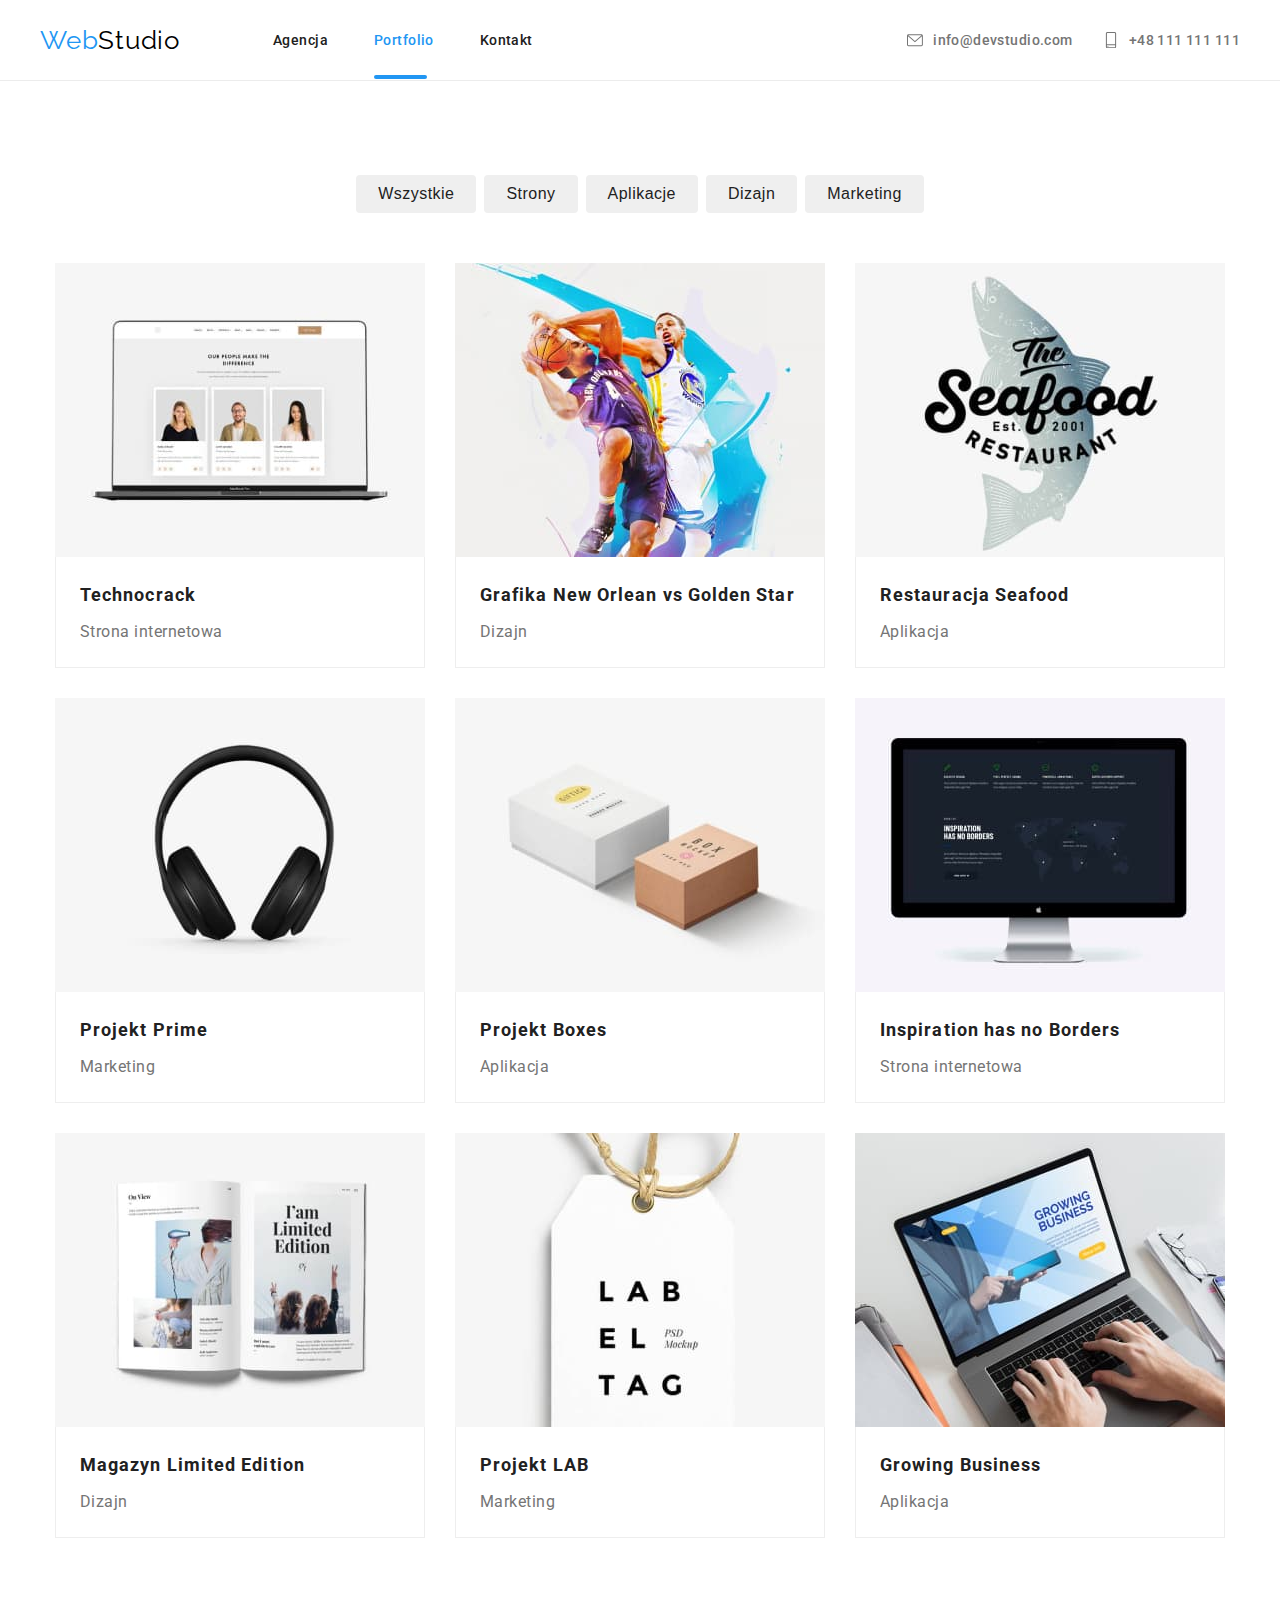
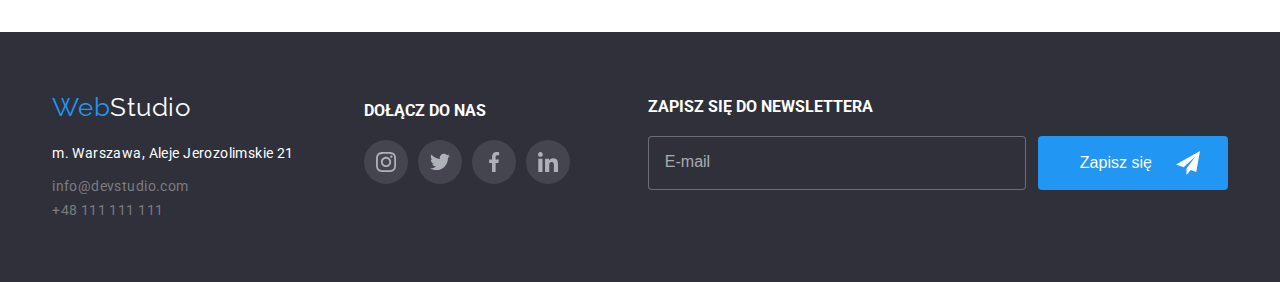
==== commit e5c747f4: "created sass and css with required folders and files, added settings.json" ====
--- a/portfolio.html
+++ b/portfolio.html
@@ -18,7 +18,7 @@
       href="https://fonts.googleapis.com/css2?family=Raleway:wght@700&family=Roboto:wght@400;500;700;900&display=swap"
       rel="stylesheet"
     />
-    <link rel="stylesheet" href="./css/styles.css" />
+    <link rel="stylesheet" href="./css/main.min.css" />
   </head>
   <body>
     <header class="page-header">
--- a/css/main.min.css
+++ b/css/main.min.css
@@ -0,0 +1 @@
+body{font-family:"Roboto",sans-serif;color:#757575;margin:0 auto}ul{list-style:none;margin:0;padding:0}.container{max-width:1200px;margin:0 auto;-webkit-box-align:center;-ms-flex-align:center;align-items:center}p,h1,h2,h3,h4,h5{margin:0;padding:0}.section{padding-bottom:0}section{padding:94px 0}.button{background-color:#2196f3;color:#fff;font-size:16px;line-height:1.87;cursor:pointer;border:0;border-radius:4px}.page-header{height:80px;border-bottom:1px solid;border-color:#ececec}.headline{display:-webkit-box;display:-ms-flexbox;display:flex;-webkit-box-pack:justify;-ms-flex-pack:justify;justify-content:space-between;-webkit-box-align:center;-ms-flex-align:center;align-items:center;height:100%}.contact-header{display:-webkit-box;display:-ms-flexbox;display:flex}.contact-header .item:not(:last-child){margin-right:30px}.contact-header__link{text-decoration:none;letter-spacing:.03em;color:#757575}.contact-header__link:hover,.contact-header__link:focus{color:#2196f3;-webkit-transition:color 250ms cubic-bezier(0.4, 0, 0.2, 1);transition:color 250ms cubic-bezier(0.4, 0, 0.2, 1)}.contact-header__list{display:-webkit-box;display:-ms-flexbox;display:flex;margin:0;padding:0;font-weight:500;font-size:14px;letter-spacing:.02em;line-height:1.17;list-style:none}.contact-header__list .contact-header__item:not(:last-child){margin-right:30px}.contact-header__item{display:-webkit-box;display:-ms-flexbox;display:flex;height:100%}.contact-header__item:hover,.contact-header__item:focus{--color3: #2196f3;fill:var(--color3);cursor:pointer;-webkit-transition:fill 250ms cubic-bezier(0.4, 0, 0.2, 1);transition:fill 250ms cubic-bezier(0.4, 0, 0.2, 1)}.contact-header__item:hover>.contact-header__link,.contact-header__item:focus>.contact-header__link{color:#2196f3;-webkit-transition:color 250ms cubic-bezier(0.4, 0, 0.2, 1);transition:color 250ms cubic-bezier(0.4, 0, 0.2, 1)}.contact-header__item>.contact-header__icon:hover{--color3: #2196f3;fill:var(--color3);-webkit-transition:fill 250ms cubic-bezier(0.4, 0, 0.2, 1);transition:fill 250ms cubic-bezier(0.4, 0, 0.2, 1)}.contact-header__icon{display:-webkit-box;display:-ms-flexbox;display:flex;margin-right:10px;height:100%}.menu-nav{display:-webkit-box;display:-ms-flexbox;display:flex;-webkit-box-flex:1;-ms-flex:1;flex:1;-webkit-box-align:center;-ms-flex-align:center;align-items:center;margin-left:93px}.menu-nav .header-nav__item:not(:last-child){margin-right:46px}.header-nav{display:-webkit-box;display:-ms-flexbox;display:flex;-webkit-box-align:center;-ms-flex-align:center;align-items:center;font-weight:500;font-size:14px;letter-spacing:.02em;line-height:1.17;list-style:none}.header-nav__link{color:#212121}.header-nav__link:hover,.header-nav__link:focus{color:#2196f3;-webkit-transition:color 250ms cubic-bezier(0.4, 0, 0.2, 1);transition:color 250ms cubic-bezier(0.4, 0, 0.2, 1)}.header-nav__link{text-decoration:none;letter-spacing:.03em}.header-nav__link--is-active{color:#2196f3;text-decoration:none}.header-nav__link--is-active::after{display:block;content:"";width:53px;height:4px;position:absolute;top:75px;background-color:#2196f3;border-radius:2px}.header-nav__link:hover::after{display:block;content:"";width:53px;height:4px;position:absolute;top:75px;background-color:#2196f3;border-radius:2px;-webkit-transition:background-color 250ms cubic-bezier(0.4, 0, 0.2, 1);transition:background-color 250ms cubic-bezier(0.4, 0, 0.2, 1)}.logo__link{text-decoration:none;letter-spacing:.03em}.logo__part-one{font-family:"Raleway",sans-serif;font-size:26px;letter-spacing:.03em;color:#2196f3}.logo__part-two--header{font-family:"Raleway",sans-serif;font-size:26px;letter-spacing:.03em;color:#000}.logo__part-two--footer{font-family:"Raleway",sans-serif;font-size:26px;color:#fff}.welcome-section{display:-webkit-box;display:-ms-flexbox;display:flex;text-align:center;padding:200px 0;background-color:#2f303a;background-image:-webkit-gradient(linear, left top, left bottom, from(rgba(47, 48, 58, 0.4)), color-stop(50%, rgba(47, 48, 58, 0.4))),url(../images/designers-in-the-office.jpg);background-image:linear-gradient(rgba(47, 48, 58, 0.4) 0%, rgba(47, 48, 58, 0.4) 50%),url(../images/designers-in-the-office.jpg);background-position:center;background-size:cover;background-repeat:no-repeat;max-width:1600px;margin:0 auto}.welcome-section__title{font-weight:900;font-size:44px;line-height:1.36;text-align:center;margin-bottom:30px;letter-spacing:.06em;color:#fff}.button--welcome-section{font-weight:700;letter-spacing:.06em;padding:10px 41.5px}.competences__title{font-weight:700;font-size:14px;line-height:1.17;list-style:none;margin-bottom:10px;color:#212121}.competences__description{font-size:14px;line-height:1.71;letter-spacing:.03em}.competences{display:-webkit-box;display:-ms-flexbox;display:flex;padding:0;margin:0;list-style:none;letter-spacing:.03em;gap:30px}.competences__area{width:270px;height:120px;background-color:#f5f4fa;border-radius:4px;margin-bottom:30px;margin-right:0;position:relative}.competences__icon{display:block;height:50%;width:50%;position:absolute;top:0;right:0;bottom:0;left:0;margin:auto}.work__title{font-weight:700;font-size:36px;line-height:1.17;text-align:center;margin-bottom:50px;letter-spacing:.03em;color:#212121}.work__images{display:-webkit-box;display:-ms-flexbox;display:flex;-webkit-box-pack:center;-ms-flex-pack:center;justify-content:center;gap:30px}.work__card{position:relative}.work__label{width:100%;background-color:rgba(47,48,58,.8);text-align:center;position:absolute;bottom:4px}.work__label-text{color:#fff;text-transform:none;letter-spacing:.03em;line-height:1.17;padding:27px 0}.team{background-color:#f5f4fa}.team__name{padding:30px 0}.team__image{display:block}.team__title{font-weight:700;font-size:36px;line-height:1.17;text-align:center;margin-bottom:50px;letter-spacing:.03em;color:#212121}.team__job-name{font-size:14px;line-height:1.17}.team__desinger-name{font-weight:500;font-size:16px;line-height:1.17;color:#212121;margin-bottom:10px}.team__review{display:-webkit-box;display:-ms-flexbox;display:flex;-webkit-box-pack:center;-ms-flex-pack:center;justify-content:center;letter-spacing:.03em;gap:30px}.team__list{text-align:center;-webkit-box-shadow:0px 1px 3px rgba(0,0,0,.12),0px 1px 1px rgba(0,0,0,.14),0px 2px 1px rgba(0,0,0,.2);box-shadow:0px 1px 3px rgba(0,0,0,.12),0px 1px 1px rgba(0,0,0,.14),0px 2px 1px rgba(0,0,0,.2);border-radius:0px 0px 4px 4px;background-color:#fff}.team__icon-list{display:-webkit-box;display:-ms-flexbox;display:flex;-webkit-box-pack:center;-ms-flex-pack:center;justify-content:center;margin-top:16px}.team__icon-item:not(:last-child){margin-right:10px}.team__icon-link{width:44px;height:44px;display:-webkit-box;display:-ms-flexbox;display:flex;-webkit-box-pack:center;-ms-flex-pack:center;justify-content:center;-webkit-box-align:center;-ms-flex-align:center;align-items:center;-webkit-transition:fill 250ms;transition:fill 250ms;-webkit-transition:background-color 250ms;transition:background-color 250ms;-webkit-transition-timing-function:250ms cubic-bezier(0.4, 0, 0.2, 1);transition-timing-function:250ms cubic-bezier(0.4, 0, 0.2, 1);border-radius:50%}.team__icon-link:hover,.team__icon-link:focus{background-color:#2196f3;--color5: #ffffff;fill:var(--color5);-webkit-transition:fill 250ms;transition:fill 250ms;-webkit-transition:background-color 250ms;transition:background-color 250ms;-webkit-transition-timing-function:250ms cubic-bezier(0.4, 0, 0.2, 1);transition-timing-function:250ms cubic-bezier(0.4, 0, 0.2, 1)}.customers__title{font-weight:700;font-size:36px;line-height:1.17;text-align:center;margin-bottom:50px;letter-spacing:.03em;color:#212121}.customers__logo{display:-webkit-box;display:-ms-flexbox;display:flex;height:92px;width:170px;--color: #afb1b8;fill:var(--color);border:1px solid #afb1b8;border-radius:4px;-webkit-transition:250ms;transition:250ms;-webkit-transition-timing-function:250ms cubic-bezier(0.4, 0, 0.2, 1);transition-timing-function:250ms cubic-bezier(0.4, 0, 0.2, 1)}.customers__logo:hover,.customers__logo:focus{border:1px solid;border-color:#2196f3;cursor:pointer;--color: #2196f3;-webkit-transition:250ms;transition:250ms;-webkit-transition-timing-function:250ms cubic-bezier(0.4, 0, 0.2, 1);transition-timing-function:250ms cubic-bezier(0.4, 0, 0.2, 1)}.customers__icon{width:50%;height:50%;position:relative;top:0;right:0;bottom:0;left:0;margin:auto}.customers__list{display:-webkit-box;display:-ms-flexbox;display:flex;-webkit-box-pack:justify;-ms-flex-pack:justify;justify-content:space-between;padding:0;list-style-type:none}.page-footer{display:-webkit-box;display:-ms-flexbox;display:flex;padding-top:60px;padding-bottom:60px;background-color:#2f303a}.address__footer{font-style:normal;font-size:14px;line-height:1.71;letter-spacing:.03em;text-align:left;list-style:none}.address__street{font-style:normal;font-size:14px;line-height:1.71;text-align:left;margin-top:20px;margin-bottom:9px;letter-spacing:.03em;color:#fff}.address__link{text-decoration:none;letter-spacing:.03em;color:rgba(255,255,255,.3764705882)}.address__link:hover,.address__link:focus{color:#2196f3;-webkit-transition:color 250ms cubic-bezier(0.4, 0, 0.2, 1);transition:color 250ms cubic-bezier(0.4, 0, 0.2, 1)}.footer-media__list{display:-webkit-box;display:-ms-flexbox;display:flex;margin-bottom:30px}.footer-media__item:not(:last-child){margin-right:10px}.footer-media{display:-webkit-box;display:-ms-flexbox;display:flex;margin-left:70px;-webkit-box-orient:vertical;-webkit-box-direction:normal;-ms-flex-direction:column;flex-direction:column}.footer-media__link{width:44px;height:44px;display:-webkit-box;display:-ms-flexbox;display:flex;-webkit-box-pack:center;-ms-flex-pack:center;justify-content:center;-webkit-box-align:center;-ms-flex-align:center;align-items:center;-webkit-transition:fill 2250ms;transition:fill 2250ms;-webkit-transition:background-color 250ms;transition:background-color 250ms;-webkit-transition-timing-function:250ms cubic-bezier(0.4, 0, 0.2, 1);transition-timing-function:250ms cubic-bezier(0.4, 0, 0.2, 1);border-radius:50%;background:rgba(255,255,255,.1)}.footer-media__link:hover,.footer-media__link:focus{background-color:#2196f3;--color5: #ffffff;fill:var(--color5);-webkit-transition:background-color 250ms;transition:background-color 250ms;-webkit-transition-timing-function:250ms cubic-bezier(0.4, 0, 0.2, 1);transition-timing-function:250ms cubic-bezier(0.4, 0, 0.2, 1)}.footer-contact{display:-webkit-box;display:-ms-flexbox;display:flex}.footer-media__title{color:#fff;text-transform:uppercase;margin-bottom:20px}.footer-info{display:inline-block}.footer-news{display:-webkit-box;display:-ms-flexbox;display:flex;margin-left:78px;margin-bottom:20px;-webkit-box-orient:vertical;-webkit-box-direction:normal;-ms-flex-direction:column;flex-direction:column}.footer-news__title{color:#fff;text-transform:uppercase;margin-bottom:20px}.footer-news__form{display:-webkit-box;display:-ms-flexbox;display:flex;margin-bottom:8px}.footer-button{display:-webkit-inline-box;display:-ms-inline-flexbox;display:inline-flex;-webkit-box-align:center;-ms-flex-align:center;align-items:center;padding:10px 28px 10px 42px;margin-left:12px;background-color:#2196f3;border-radius:4px;border:0;color:#fff;font-size:16px;line-height:1.87;-webkit-transition:250ms cubic-bezier(0.4, 0, 0.2, 1);transition:250ms cubic-bezier(0.4, 0, 0.2, 1)}.footer-button:hover,.footer-button:focus{-webkit-filter:0px 4px 4px rgba(0,0,0,.25);filter:0px 4px 4px rgba(0,0,0,.25);-webkit-transition:-webkit-filter 250ms cubic-bezier(0.4, 0, 0.2, 1);transition:-webkit-filter 250ms cubic-bezier(0.4, 0, 0.2, 1);transition:filter 250ms cubic-bezier(0.4, 0, 0.2, 1);transition:filter 250ms cubic-bezier(0.4, 0, 0.2, 1), -webkit-filter 250ms cubic-bezier(0.4, 0, 0.2, 1);cursor:pointer}.footer-button__icon{margin-left:24px;--color: #ffffff;fill:var(--color)}.footer-news__input{width:358px;height:50px;padding-left:16px;border-radius:4px;border:1px solid rgba(255,255,255,.3);background-color:#2f303a;color:rgba(255,255,255,.6);-webkit-filter:0px 4px 4px rgba(0,0,0,.15);filter:0px 4px 4px rgba(0,0,0,.15)}.footer-news__input::-webkit-input-placeholder{color:rgba(255,255,255,.6);font-size:16px;line-height:1.25;background-color:var(--bg-footer)}.footer-news__input::-moz-placeholder{color:rgba(255,255,255,.6);font-size:16px;line-height:1.25;background-color:var(--bg-footer)}.footer-news__input:-ms-input-placeholder{color:rgba(255,255,255,.6);font-size:16px;line-height:1.25;background-color:var(--bg-footer)}.footer-news__input::-ms-input-placeholder{color:rgba(255,255,255,.6);font-size:16px;line-height:1.25;background-color:var(--bg-footer)}.footer-news__input::placeholder{color:rgba(255,255,255,.6);font-size:16px;line-height:1.25;background-color:var(--bg-footer)}.modal{top:50%;left:50%;width:528px;height:581px;background-color:#fff;position:absolute;-webkit-transition-property:visibility,opacity,-webkit-transform;transition-property:visibility,opacity,-webkit-transform;transition-property:visibility,opacity,transform;transition-property:visibility,opacity,transform,-webkit-transform;-webkit-transform:translateX(-50%) translateY(-50%);transform:translateX(-50%) translateY(-50%);opacity:1;display:block;-webkit-box-shadow:0px 1px 3px rgba(0,0,0,.12),0px 1px 1px rgba(0,0,0,.14),0px 2px 1px rgba(0,0,0,.2);box-shadow:0px 1px 3px rgba(0,0,0,.12),0px 1px 1px rgba(0,0,0,.14),0px 2px 1px rgba(0,0,0,.2);border-radius:4px;-webkit-transition:opacity 250ms cubic-bezier(0.4, 0, 0.2, 1),visibility 250ms cubic-bezier(0.4, 0, 0.2, 1);transition:opacity 250ms cubic-bezier(0.4, 0, 0.2, 1),visibility 250ms cubic-bezier(0.4, 0, 0.2, 1)}.modal__close-window{position:absolute;top:8px;right:8px;width:30px;height:30px;background-color:#fff;border:1px solid rgba(0,0,0,.1);border-radius:50%;cursor:pointer;display:-webkit-box;display:-ms-flexbox;display:flex;-webkit-box-pack:center;-ms-flex-pack:center;justify-content:center;-webkit-box-align:center;-ms-flex-align:center;align-items:center}.modal__title{color:#000;font-size:20px;line-height:1.17;text-align:center;letter-spacing:.03em;margin-top:40px;margin-bottom:12px}.modal__form{margin:0 40px}.modal__label{font-size:12px;line-height:1.17;margin-bottom:4px}.modal__label-link{display:inline-block;color:#2196f3}.modal__label-choice::before{display:block;content:"";width:16px;height:15px;border:2px solid #212121;border-radius:2px;position:absolute;left:16px;top:4px;cursor:pointer}.modal__input{height:40px;padding-left:40px;border:1px solid rgba(33,33,33,.2);border-radius:4px;margin-bottom:10px}.modal__input-choice{-webkit-appearance:none;-moz-appearance:none;appearance:none;position:relative;left:-5px;cursor:pointer;width:15px;height:14px;border-radius:2px}.modal__input-choice:checked+.modal__label-choice::before{background-color:#2196f3;border-color:var #2196f3}.modal__input-choice .modal__label-choice{position:relative;color:#757575}.modal__input:focus-within,.modal-textarea:focus-within{outline:1px solid #2196f3;-webkit-transition:outline 250ms cubic-bezier(0.4, 0, 0.2, 1);transition:outline 250ms cubic-bezier(0.4, 0, 0.2, 1)}.modal__input:focus-within+.modal__icon{fill:#2196f3;-webkit-transition:outline 250ms cubic-bezier(0.4, 0, 0.2, 1);transition:outline 250ms cubic-bezier(0.4, 0, 0.2, 1)}.modal-textarea{height:120px;resize:none;margin-bottom:10px;padding:12px 16px;border-radius:4px;border:1px solid rgba(33,33,33,.2)}.modal-textarea::-webkit-input-placeholder{color:rgba(117,117,117,.5);font-size:12px;line-height:1.17}.modal-textarea::-moz-placeholder{color:rgba(117,117,117,.5);font-size:12px;line-height:1.17}.modal-textarea:-ms-input-placeholder{color:rgba(117,117,117,.5);font-size:12px;line-height:1.17}.modal-textarea::-ms-input-placeholder{color:rgba(117,117,117,.5);font-size:12px;line-height:1.17}.modal-textarea::placeholder{color:rgba(117,117,117,.5);font-size:12px;line-height:1.17}.modal-button{position:absolute;padding:10px 76px;left:164px;bottom:40px;background-color:#2196f3;border-radius:4px;border:0;color:#fff;font-size:16px;line-height:1.87;-webkit-transition:250ms cubic-bezier(0.4, 0, 0.2, 1);transition:250ms cubic-bezier(0.4, 0, 0.2, 1)}.modal-button:hover,.modal-button:focus{-webkit-filter:0px 4px 4px rgba(0,0,0,.25);filter:0px 4px 4px rgba(0,0,0,.25);-webkit-transition:-webkit-filter 250ms cubic-bezier(0.4, 0, 0.2, 1);transition:-webkit-filter 250ms cubic-bezier(0.4, 0, 0.2, 1);transition:filter 250ms cubic-bezier(0.4, 0, 0.2, 1);transition:filter 250ms cubic-bezier(0.4, 0, 0.2, 1), -webkit-filter 250ms cubic-bezier(0.4, 0, 0.2, 1);cursor:pointer}.modal__field{display:-webkit-box;display:-ms-flexbox;display:flex;-webkit-box-orient:vertical;-webkit-box-direction:normal;-ms-flex-direction:column;flex-direction:column;position:relative}.modal__field:nth-child(4){margin-bottom:10px}.modal__field:nth-child(5){-webkit-box-orient:horizontal;-webkit-box-direction:normal;-ms-flex-direction:row;flex-direction:row;-webkit-box-pack:center;-ms-flex-pack:center;justify-content:center;font-size:14px;line-height:1.71;letter-spacing:.03em}.modal__field:nth-child(1) .modal__icon,.modal__field:nth-child(2) .modal__icon,.modal__field:nth-child(3) .modal__icon{position:absolute;top:28px;left:13px}.modal__field:nth-child(5) .modal__icon{position:absolute;top:7px;left:19px;cursor:pointer}.backdrop{position:fixed;left:0;top:0;display:-webkit-box;display:-ms-flexbox;display:flex;width:100%;height:100%;background-color:rgba(0,0,0,.2);-webkit-transition-duration:500ms;transition-duration:500ms}.is-hidden{pointer-events:none;visibility:hidden;opacity:0}.main-buttons{display:-webkit-box;display:-ms-flexbox;display:flex;padding-bottom:0}.main-buttons__list{list-style:none;display:-webkit-box;display:-ms-flexbox;display:flex;gap:8px}.main-buttons__item{letter-spacing:.03em;border:0;border-radius:4px;padding:6px 22px;cursor:pointer;color:#212121;font-weight:500;font-size:16px;line-height:1.62;text-align:center}.main-buttons__item:hover{background-color:#2196f3;color:#fff;-webkit-box-shadow:0px 1px 3px rgba(0,0,0,.12),0px 1px 1px rgba(0,0,0,.14),0px 2px 1px rgba(0,0,0,.2);box-shadow:0px 1px 3px rgba(0,0,0,.12),0px 1px 1px rgba(0,0,0,.14),0px 2px 1px rgba(0,0,0,.2);border-radius:0px 0px 4px 4px;-webkit-transition:background-color 250ms cubic-bezier(0.4, 0, 0.2, 1),color 250ms cubic-bezier(0.4, 0, 0.2, 1),-webkit-box-shadow 250ms cubic-bezier(0.4, 0, 0.2, 1);transition:background-color 250ms cubic-bezier(0.4, 0, 0.2, 1),color 250ms cubic-bezier(0.4, 0, 0.2, 1),-webkit-box-shadow 250ms cubic-bezier(0.4, 0, 0.2, 1);transition:background-color 250ms cubic-bezier(0.4, 0, 0.2, 1),color 250ms cubic-bezier(0.4, 0, 0.2, 1),box-shadow 250ms cubic-bezier(0.4, 0, 0.2, 1);transition:background-color 250ms cubic-bezier(0.4, 0, 0.2, 1),color 250ms cubic-bezier(0.4, 0, 0.2, 1),box-shadow 250ms cubic-bezier(0.4, 0, 0.2, 1),-webkit-box-shadow 250ms cubic-bezier(0.4, 0, 0.2, 1)}.cards{padding-top:50px}.cards__set{display:-webkit-box;display:-ms-flexbox;display:flex;-ms-flex-wrap:wrap;flex-wrap:wrap;-webkit-box-pack:center;-ms-flex-pack:center;justify-content:center;gap:30px}.card__image{display:block}.card__range{position:relative;overflow:hidden;background-color:#fff}.card__range:hover,.card__range:focus{-webkit-box-shadow:0px 1px 3px rgba(0,0,0,.12),0px 1px 1px rgba(0,0,0,.14),0px 2px 1px rgba(0,0,0,.2);box-shadow:0px 1px 3px rgba(0,0,0,.12),0px 1px 1px rgba(0,0,0,.14),0px 2px 1px rgba(0,0,0,.2);border-radius:0px 0px 4px 4px;cursor:pointer;-webkit-transition:-webkit-box-shadow 250ms cubic-bezier(0.4, 0, 0.2, 1);transition:-webkit-box-shadow 250ms cubic-bezier(0.4, 0, 0.2, 1);transition:box-shadow 250ms cubic-bezier(0.4, 0, 0.2, 1);transition:box-shadow 250ms cubic-bezier(0.4, 0, 0.2, 1), -webkit-box-shadow 250ms cubic-bezier(0.4, 0, 0.2, 1)}.card__item{border-left:1px solid;border-bottom:1px solid;border-right:1px solid;padding:20px 24px 20px 24px;border-color:#eee;background-color:#fff;position:relative;overflow:hidden}.card__name{font-size:16px;line-height:1.87;letter-spacing:.03em}.card__title{font-weight:700;font-size:18px;line-height:2;letter-spacing:.06em;margin-bottom:4px;color:#212121}.card__portfolio-overlay{display:block;width:100%;height:294px;top:0;left:0;position:absolute;padding:49px 24px 49px 45px;background-color:rgba(33,150,243,.9);-webkit-transform:translateY(100%);transform:translateY(100%);-webkit-transition:-webkit-transform 250ms cubic-bezier(0.4, 0, 0.2, 1);transition:-webkit-transform 250ms cubic-bezier(0.4, 0, 0.2, 1);transition:transform 250ms cubic-bezier(0.4, 0, 0.2, 1);transition:transform 250ms cubic-bezier(0.4, 0, 0.2, 1), -webkit-transform 250ms cubic-bezier(0.4, 0, 0.2, 1)}.card__range:hover .card__portfolio-overlay,.card__portfolio-overlay:focus{-webkit-transform:translateY(0);transform:translateY(0);visibility:visible}.card__portfolio-text{font-size:18px;line-height:1.55;letter-spacing:.03em;color:#fff}/*# sourceMappingURL=main.min.css.map */